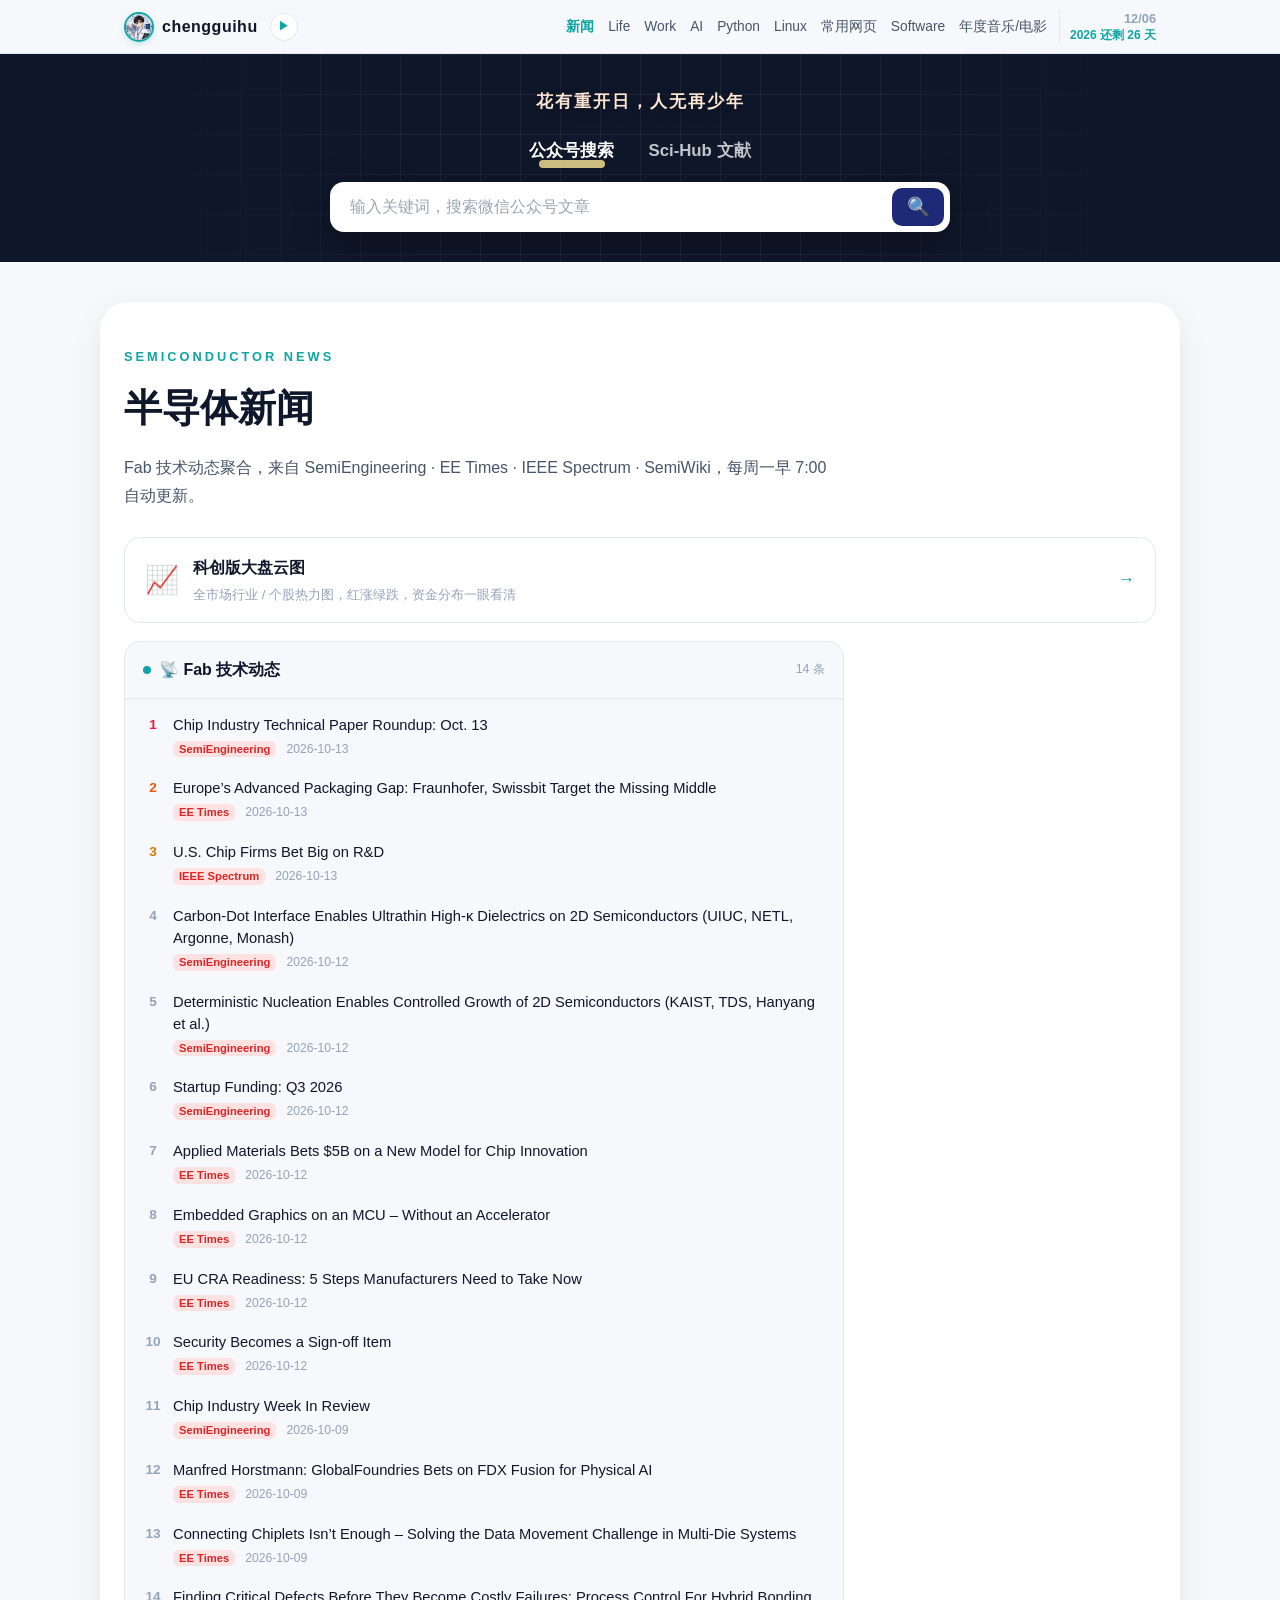
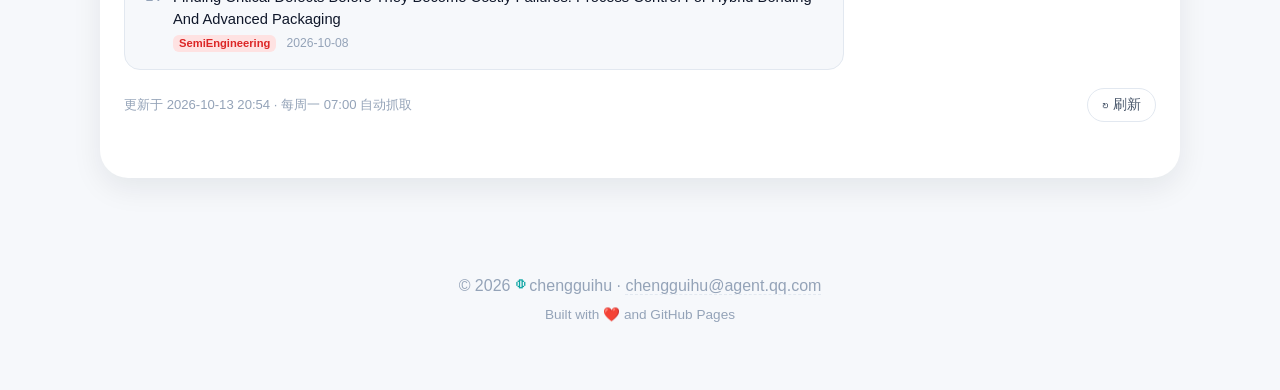
==== index.html @ da0bab17 "Replace trending board with weekly semiconductor fab news (RSS aggregator, assets/fabnews.json); nav" ====
<!DOCTYPE html>
<html lang="zh-CN">
<head>
  <meta charset="UTF-8" />
  <meta name="viewport" content="width=device-width, initial-scale=1.0" />
  <title>chengguihu</title>
  <meta name="description" content="记录个人生活。" />
  <link rel="stylesheet" href="css/style.css?v=20261007i" />
</head>
<body>
  <!-- 背景音乐 -->
  <audio id="bgm" preload="auto"></audio>

  <!-- 顶部导航 -->
  <header class="nav" id="top">
    <div class="nav-inner">
      <div class="nav-left">
        <a class="brand" href="https://xhslink.cn/m/4LG7YtWXF2g" target="_blank" rel="noopener" title="跳转 small wafer 小红书">
          <img class="brand-avatar" src="assets/avatar.jpg" alt="small wafer 头像" />
          <span>chengguihu</span>
        </a>
        <div class="nav-music">
          <button class="nav-music-toggle" id="navMusicToggle" aria-label="播放/暂停">▶</button>
          <div class="nav-music-menu" id="navMusicMenu">
            <button class="nav-music-track active" data-src="assets/bgm.mp3">曲 1</button>
            <button class="nav-music-track" data-src="assets/bgm-2.mp3">曲 2</button>
            <button class="nav-music-track" data-src="assets/bgm-3.mp3">曲 3</button>
          </div>
        </div>
      </div>
      <div class="nav-right">
        <nav class="nav-links">
          <a href="#hot">新闻</a>
          <a href="life.html">Life</a>
          <a href="articles.html">Work</a>
          <a href="ai.html">AI</a>
          <a href="python.html">Python</a>
          <a href="linux.html">Linux</a>
          <a href="webapps.html">常用网页</a>
          <a href="tools.html">Software</a>
          <a href="annual.html">年度音乐/电影</a>
        </nav>
<div class="nav-countdown" id="navCountdown">
          <span class="countdown-date">--/--</span>
          <span class="countdown-days">--</span>
        </div>
      </div>
    </div>
  </header>

  <!-- 英雄区 -->
  <section class="hero">
    <div class="hero-grid" aria-hidden="true"></div>
    <div class="hero-inner">
      <p class="hero-motto">花有重开日，人无再少年</p>
      <div class="hero-search">
        <div class="search-tabs">
          <button class="search-tab active" data-mode="wechat" type="button">公众号搜索</button>
          <button class="search-tab" data-mode="scihub" type="button">Sci-Hub 文献</button>
        </div>
        <form class="search-bar" id="heroSearch" role="search">
          <input class="search-input" id="searchInput" type="text" autocomplete="off"
            placeholder="输入关键词，搜索微信公众号文章" />
          <button class="search-btn" type="submit" aria-label="搜索">🔍</button>
        </form>
      </div>
    </div>
  </section>

  <!-- 半导体新闻 -->
  <section class="section section-alt" id="hot">
    <div class="section-head">
      <span class="section-kicker">SEMICONDUCTOR NEWS</span>
      <h2>半导体新闻</h2>
    </div>
    <p class="section-lead">
      Fab 技术动态聚合，来自 SemiEngineering · EE Times · IEEE Spectrum · SemiWiki，每周一早 7:00 自动更新。
    </p>

    <a class="hot-banner" href="https://dapanyuntu.com/" target="_blank" rel="noopener">
      <span class="hot-banner-icon">📈</span>
      <span class="hot-banner-body">
        <span class="hot-banner-title">科创版大盘云图</span>
        <span class="hot-banner-desc">全市场行业 / 个股热力图，红涨绿跌，资金分布一眼看清</span>
      </span>
      <span class="hot-banner-go">→</span>
    </a>

    <div class="hot-board" id="hotBoard"></div>

    <div class="hot-foot">
      <span class="hot-updated" id="hotUpdated">加载中…</span>
      <button class="hot-refresh" id="hotRefresh" type="button">↻ 刷新</button>
    </div>
  </section>

  <!-- 页脚 -->
  <footer class="footer">
    <p>© 2026 <span class="brand-chip">◍</span> chengguihu · <a class="footer-mail" href="mailto:chengguihu@agent.qq.com">chengguihu@agent.qq.com</a></p>
    <p class="footer-sub">Built with ❤️ and GitHub Pages</p>
  </footer>

  <script src="js/main.js?v=20261007i"></script>
  <script src="js/home-hot.js?v=20261013a"></script>
</body>
</html>
---- css/style.css ----
:root {
  --bg: #f6f8fb;
  --surface: #ffffff;
  --ink: #0f172a;
  --ink-soft: #475569;
  --ink-faint: #94a3b8;
  --line: #e2e8f0;
  --brand: #0ea5a4;        /* wafer teal */
  --brand-2: #2563eb;      /* circuit blue */
  --brand-warm: #f59e0b;   /* 暖色辅调，配 hero 图 */
  --brand-dark: #0b3b3a;
  --shadow: 0 10px 30px rgba(15, 23, 42, 0.08);
  --radius: 16px;
  --maxw: 1080px;
}

* { box-sizing: border-box; }

html { scroll-behavior: smooth; }

body {
  margin: 0;
  font-family: -apple-system, BlinkMacSystemFont, "Segoe UI", "PingFang SC",
    "Hiragino Sans GB", "Microsoft YaHei", sans-serif;
  color: var(--ink);
  background: var(--bg);
  line-height: 1.7;
  -webkit-font-smoothing: antialiased;
}

a { color: inherit; text-decoration: none; }

/* ---------- 导航 ---------- */
.nav {
  position: sticky;
  top: 0;
  z-index: 50;
  background: rgba(246, 248, 251, 0.85);
  backdrop-filter: saturate(180%) blur(12px);
  border-bottom: 1px solid var(--line);
}
.nav-inner {
  max-width: var(--maxw);
  margin: 0 auto;
  padding: 10px 24px;
  display: flex;
  align-items: center;
  justify-content: space-between;
  gap: 16px;
}
.nav-left, .nav-right { display: flex; align-items: center; gap: 12px; }
.brand {
  font-weight: 800;
  font-size: 1rem;
  letter-spacing: 0.5px;
  display: flex;
  align-items: center;
  gap: 8px;
  white-space: nowrap;
}
.brand-avatar {
  width: 30px;
  height: 30px;
  border-radius: 50%;
  object-fit: cover;
  border: 2px solid var(--brand);
  box-shadow: 0 2px 6px rgba(14,165,164,.22);
  transition: transform .15s ease;
  flex-shrink: 0;
}
.brand:hover .brand-avatar { transform: scale(1.06); }
.brand-chip { color: var(--brand); font-size: 1.3rem; line-height: 1; }

/* 导航音乐 */
.nav-music { position: relative; }
.nav-music-toggle {
  width: 28px; height: 28px;
  border-radius: 50%;
  border: 1px solid var(--line);
  background: var(--surface);
  color: var(--brand);
  font-size: 0.75rem;
  cursor: pointer;
  display: flex; align-items: center; justify-content: center;
  transition: all .2s ease;
  flex-shrink: 0;
}
.nav-music-toggle:hover { border-color: var(--brand); transform: scale(1.08); }
.nav-music-toggle.playing {
  background: var(--brand);
  color: #04201f;
  border-color: var(--brand);
  animation: pulse-small 1.6s infinite;
}
.nav-music-menu {
  position: absolute;
  top: calc(100% + 8px);
  left: 0;
  min-width: 90px;
  background: var(--surface);
  border: 1px solid var(--line);
  border-radius: 12px;
  padding: 6px;
  box-shadow: var(--shadow);
  opacity: 0;
  visibility: hidden;
  transform: translateY(-6px);
  transition: all .2s ease;
}
.nav-music:hover .nav-music-menu,
.nav-music-menu.open {
  opacity: 1;
  visibility: visible;
  transform: translateY(0);
}
.nav-music-track {
  display: block;
  width: 100%;
  padding: 7px 12px;
  border: none;
  border-radius: 8px;
  background: transparent;
  color: var(--ink-soft);
  font-size: 0.85rem;
  text-align: left;
  cursor: pointer;
  transition: all .15s ease;
}
.nav-music-track:hover { background: #eef2f7; color: var(--brand); }
.nav-music-track.active { background: var(--brand); color: #04201f; }

/* 倒计时 */
.nav-countdown {
  display: flex;
  flex-direction: column;
  align-items: flex-end;
  line-height: 1.35;
  padding-left: 10px;
  border-left: 1px solid var(--line);
}
.countdown-date {
  font-size: 0.8rem;
  color: var(--ink-faint);
  font-weight: 600;
}
.countdown-days {
  font-size: 0.75rem;
  color: var(--brand);
  font-weight: 700;
  white-space: nowrap;
}

.nav-links { display: flex; align-items: center; gap: 14px; flex-wrap: wrap; }
.nav-links a { color: var(--ink-soft); font-size: 0.86rem; font-weight: 500; transition: color .2s; white-space: nowrap; }
.nav-links a:hover { color: var(--brand); }
.nav-links a.active { color: var(--brand); font-weight: 700; }

/* 移动端菜单：≤760px 时 nav-links 常驻平铺显示（胶囊样式见文件末尾响应式） */

/* 导航下拉菜单 */
.nav-drop { position: relative; }
.nav-drop-btn {
  display: flex; align-items: center; gap: 4px;
  background: none; border: none; cursor: pointer;
  color: var(--ink-soft); font-size: 0.86rem; font-weight: 500;
  font-family: inherit;
  padding: 0;
  transition: color .2s;
  white-space: nowrap;
}
.nav-drop-btn:hover, .nav-drop.open .nav-drop-btn { color: var(--brand); }
.nav-drop .caret { font-size: 0.7rem; transition: transform .2s; }
.nav-drop.open .caret { transform: rotate(180deg); }
.nav-drop-menu {
  position: absolute;
  top: calc(100% + 10px);
  left: 50%;
  transform: translateX(-50%) translateY(-6px);
  min-width: 160px;
  background: var(--surface);
  border: 1px solid var(--line);
  border-radius: 12px;
  padding: 6px;
  box-shadow: var(--shadow);
  opacity: 0;
  visibility: hidden;
  transition: all .2s ease;
  z-index: 60;
}
.nav-drop.open .nav-drop-menu {
  opacity: 1;
  visibility: visible;
  transform: translateX(-50%) translateY(0);
}
.nav-drop-menu a {
  display: block;
  padding: 8px 12px;
  border-radius: 8px;
  color: var(--ink-soft);
  font-size: 0.86rem;
  white-space: nowrap;
  transition: all .15s ease;
}
.nav-drop-menu a:hover { background: #eef2f7; color: var(--brand); }

/* 滚动渐显 */
.reveal { opacity: 0; transform: translateY(18px); transition: opacity .6s ease, transform .6s ease; }
.reveal.in-view { opacity: 1; transform: none; }
@media (prefers-reduced-motion: reduce) {
  .reveal { opacity: 1; transform: none; transition: none; }
  html { scroll-behavior: auto; }
}
.nav-cta {
  padding: 5px 11px;
  border: 1px solid var(--line);
  border-radius: 999px;
  color: var(--ink) !important;
  font-size: 0.82rem;
}
.nav-cta:hover { border-color: var(--brand); color: var(--brand) !important; }

/* ---------- 英雄区（带背景图） ---------- */
.hero {
  position: relative;
  overflow: hidden;
  color: #fff;
  padding: 34px 24px 30px;
  background:
    linear-gradient(180deg, rgba(15,23,42,0.40) 0%, rgba(15,23,42,0.65) 55%, rgba(15,23,42,0.85) 100%),
    url('../assets/hero-bg.jpg') center/cover no-repeat;
  background-color: #0f172a;
}
.hero-small { padding: 34px 24px 28px; }
.hero-small .hero-title { font-size: clamp(1.8rem, 5vw, 2.8rem); }
.hero-grid {
  position: absolute;
  inset: 0;
  background-image:
    linear-gradient(rgba(255, 255, 255, 0.06) 1px, transparent 1px),
    linear-gradient(90deg, rgba(255, 255, 255, 0.06) 1px, transparent 1px);
  background-size: 40px 40px;
  mask-image: radial-gradient(circle at 50% 40%, #000 30%, transparent 80%);
  pointer-events: none;
}
.hero-inner { position: relative; max-width: var(--maxw); margin: 0 auto; text-align: center; }
.hero-eyebrow {
  letter-spacing: 4px;
  font-size: 0.75rem;
  color: var(--brand-warm);
  margin: 0 0 12px;
  font-weight: 700;
  text-shadow: 0 2px 12px rgba(0, 0, 0, 0.4);
}
.hero-motto {
  font-size: 1.05rem;
  color: #fde6d4;
  margin: 0 0 20px;
  font-weight: 600;
  text-shadow: 0 2px 12px rgba(0, 0, 0, 0.4);
  letter-spacing: 2px;
}
.hero-title {
  font-size: clamp(2.2rem, 6vw, 3.6rem);
  line-height: 1.1;
  margin: 0 0 12px;
  font-weight: 800;
  text-shadow: 0 4px 24px rgba(0, 0, 0, 0.45);
}
.hero-tagline {
  font-size: 1.15rem;
  color: #fff;
  margin: 0 0 24px;
  font-weight: 500;
  text-shadow: 0 2px 12px rgba(0, 0, 0, 0.4);
}
.hero-actions { display: flex; gap: 14px; justify-content: center; flex-wrap: wrap; }

/* ---------- Hero 搜索框 ---------- */
.hero-search { max-width: 620px; margin: 0 auto; }
.search-tabs { display: flex; justify-content: center; gap: 26px; margin-bottom: 14px; }
.search-tab {
  background: none; border: none; cursor: pointer;
  font-size: 1.05rem; font-weight: 700; color: rgba(255,255,255,.75);
  padding: 2px 4px 6px; position: relative;
  font-family: inherit; transition: color .2s;
}
.search-tab:hover { color: #fff; }
.search-tab.active { color: #fff; }
.search-tab.active::after {
  content: ""; position: absolute; left: 15%; right: 15%; bottom: 0;
  height: 8px; background: rgba(253, 230, 150, .8); border-radius: 4px; z-index: -1;
}
.search-tab.active { z-index: 1; }
.search-bar {
  display: flex; align-items: stretch;
  background: #fff; border-radius: 14px;
  padding: 6px; box-shadow: 0 10px 34px rgba(0,0,0,.35);
}
.search-input {
  flex: 1; border: none; outline: none;
  font-size: 1rem; padding: 10px 14px;
  color: var(--ink); background: transparent;
  font-family: inherit; min-width: 0;
}
.search-input::placeholder { color: #9aa6b2; }
.search-btn {
  width: 52px; border: none; cursor: pointer;
  background: #1e2a78; color: #fff;
  border-radius: 10px; font-size: 1.15rem;
  transition: background .2s, transform .15s;
}
.search-btn:hover { background: var(--brand-2); transform: scale(1.04); }

.btn {
  display: inline-block;
  padding: 10px 22px;
  border-radius: 999px;
  font-weight: 600;
  font-size: 0.95rem;
  transition: transform .15s ease, box-shadow .2s ease, background .2s;
  border: 1px solid transparent;
}
.btn:hover { transform: translateY(-2px); }
.btn-primary { background: var(--brand); color: #04201f; box-shadow: 0 8px 24px rgba(14,165,164,.35); }
.btn-ghost  { background: rgba(255,255,255,.10); color: #fff; border: 1px solid rgba(255,255,255,.3); backdrop-filter: blur(4px); }

/* ---------- 通用 section ---------- */
.section { max-width: var(--maxw); margin: 0 auto; padding: 40px 24px 56px; }
.section-alt { background: var(--surface); border-radius: 28px; margin: 40px auto; box-shadow: var(--shadow); }
.section-head { margin-bottom: 14px; }
.section-kicker { font-size: 0.8rem; letter-spacing: 3px; color: var(--brand); font-weight: 700; }
.section-head h2 { font-size: clamp(1.8rem, 4vw, 2.4rem); margin: 6px 0 0; }
.section-lead { color: var(--ink-soft); max-width: 720px; margin: 0 0 28px; }

/* ---------- 关于 ---------- */
.about-grid { display: grid; grid-template-columns: 1.4fr 1fr; gap: 24px; }
.about-card { background: var(--surface); border: 1px solid var(--line); border-radius: var(--radius); padding: 28px; box-shadow: var(--shadow); }
.about-bio p { margin: 0 0 14px; color: var(--ink-soft); }
.about-bio strong { color: var(--ink); }
.about-note { font-size: 0.92rem; color: var(--brand-dark); background: #e6f7f6; padding: 10px 14px; border-radius: 10px; }
.about-skills h3 { margin: 0 0 16px; font-size: 1.1rem; }

.skill-groups { display: flex; flex-direction: column; gap: 14px; }
.skill-group { display: flex; align-items: center; gap: 10px; }
.skill-label {
  flex: 0 0 44px;
  font-size: 0.8rem;
  font-weight: 700;
  color: var(--brand);
  text-align: right;
}
.tag-list {
  list-style: none;
  padding: 0 0 4px;
  margin: 0;
  display: flex;
  flex-wrap: nowrap;
  gap: 8px;
  overflow-x: auto;
  flex: 1;
}
.tag-list li {
  flex: 0 0 auto;
  background: #eef2f7; color: var(--ink-soft);
  padding: 6px 12px; border-radius: 999px; font-size: 0.85rem; font-weight: 500;
  white-space: nowrap;
}

/* ---------- 公众号文章 ---------- */
.article-list { display: flex; flex-direction: column; gap: 16px; }
.article-item {
  display: flex; gap: 20px; align-items: flex-start;
  background: var(--bg); border: 1px solid var(--line);
  border-radius: var(--radius); padding: 20px 22px; transition: border-color .2s, transform .15s;
}
.article-item:hover { border-color: var(--brand); transform: translateY(-2px); }
.article-item .article-body { flex: 1; min-width: 0; }
.article-item h3 { margin: 0 0 8px; font-size: 1.1rem; line-height: 1.45; }
.article-item h3 a { color: var(--ink); transition: color .2s; }
.article-item h3 a:hover { color: var(--brand); }
.article-digest {
  margin: 0 0 12px; color: var(--ink-soft); font-size: 0.92rem; line-height: 1.65;
  display: -webkit-box; -webkit-line-clamp: 2; -webkit-box-orient: vertical; overflow: hidden;
}
.article-meta { display: flex; gap: 16px; color: var(--ink-faint); font-size: 0.85rem; }
.article-thumb {
  width: 132px; height: 92px; border-radius: 10px; object-fit: cover;
  flex-shrink: 0; border: 1px solid var(--line); background: #fff;
}
.article-thumb-hidden { display: none; }
@media (max-width: 640px) {
  .article-thumb { width: 96px; height: 72px; }
  .article-item { padding: 16px; gap: 14px; }
}
.article-link { color: var(--brand-2); font-weight: 600; font-size: 0.92rem; }

/* ---------- 常用网页集 ---------- */
.webapps-grid { display: grid; grid-template-columns: repeat(auto-fit, minmax(300px, 1fr)); gap: 20px; }
.webapp-group { background: var(--bg); border: 1px solid var(--line); border-radius: var(--radius); padding: 22px; }
.webapp-group h3 { margin: 0 0 14px; font-size: 1.05rem; }
.webapp-list { display: flex; flex-wrap: wrap; gap: 10px; }
.webapp-chip {
  display: inline-flex; align-items: center; gap: 8px;
  padding: 8px 14px; border: 1px solid var(--line); border-radius: 999px;
  background: var(--surface); color: var(--ink-soft); font-size: 0.9rem;
  transition: color .2s, border-color .2s, transform .2s, box-shadow .2s;
}
.webapp-chip img.webapp-icon {
  width: 18px; height: 18px; border-radius: 4px; object-fit: contain; flex: none;
  background: #fff;
}
.webapp-chip:hover {
  color: var(--brand); border-color: var(--brand);
  transform: translateY(-2px); box-shadow: var(--shadow);
}

/* ---------- 常用软件集（分类卡片） ---------- */
.tool-categories { display: flex; flex-direction: column; gap: 20px; }
.tool-category {
  background: var(--surface); border: 1px solid var(--line);
  border-radius: var(--radius); padding: 24px 28px;
  box-shadow: var(--shadow); transition: border-color .2s;
}
.tool-category:hover { border-color: var(--brand); }
.tool-category > h3 {
  margin: 0 0 18px;
  font-size: 1.1rem;
  color: var(--brand-dark);
  border-left: 4px solid var(--brand);
  padding-left: 12px;
}
.tool-items { display: grid; grid-template-columns: repeat(auto-fit, minmax(280px, 1fr)); gap: 18px 24px; }
.tool-item h4 { margin: 0 0 6px; font-size: 1rem; }
.tool-item h4 a { color: var(--brand-2); font-weight: 700; transition: color .2s; }
.tool-item h4 a:hover { color: var(--brand); }
.tool-item p { margin: 0; color: var(--ink-soft); font-size: 0.92rem; line-height: 1.65; }

/* ---------- 关注我 ---------- */
.social-grid { display: grid; grid-template-columns: repeat(auto-fit, minmax(240px, 1fr)); gap: 20px; }
.social-card {
  background: var(--surface); border: 1px solid var(--line);
  border-radius: var(--radius); padding: 24px; box-shadow: var(--shadow);
  text-align: center;
}
.social-card h3 { margin: 0 0 6px; font-size: 1.05rem; }
.social-name { font-weight: 800; font-size: 1.2rem; color: var(--ink); margin: 0 0 14px; }
.social-tip { color: var(--ink-soft); font-size: 0.9rem; margin: 12px 0 10px; }
.social-link { color: var(--brand-2); font-weight: 600; font-size: 0.92rem; }
.qr-box {
  width: 120px; height: 120px; margin: 0 auto;
  border: 1px dashed var(--line); border-radius: 10px;
  display: flex; align-items: center; justify-content: center;
  background: #f8fafc; overflow: hidden;
}
.qr-box img { width: 100%; height: 100%; object-fit: cover; }
.social-avatar {
  width: 64px; height: 64px; margin: 0 auto;
  border-radius: 50%; overflow: hidden;
  border: 2px solid var(--brand);
  box-shadow: 0 3px 10px rgba(14,165,164,.22);
}
.social-avatar img { width: 100%; height: 100%; object-fit: cover; }

/* ---------- 页脚 ---------- */
.footer { text-align: center; padding: 50px 24px 60px; color: var(--ink-faint); }
.footer p { margin: 4px 0; }
.footer-sub { font-size: 0.85rem; }
.footer-mail { color: var(--ink-faint); text-decoration: none; border-bottom: 1px dashed var(--line); transition: color .2s; }
.footer-mail:hover { color: var(--brand); }

@keyframes pulse-small {
  0%, 100% { box-shadow: 0 0 0 0 rgba(14,165,164,.45); }
  50% { box-shadow: 0 0 0 8px rgba(14,165,164,0); }
}

/* ---------- 响应式 ---------- */
@media (max-width: 880px) {
  .nav-inner { flex-wrap: wrap; }
  .nav-right { width: 100%; justify-content: space-between; }
  .nav-countdown { display: none; }
}
@media (max-width: 760px) {
  .about-grid { grid-template-columns: 1fr; }
  .nav-inner { padding: 10px 14px; }
  .nav-right { flex-wrap: wrap; row-gap: 8px; }
  .nav-music { display: none; }
  /* 完整菜单常驻显示：胶囊式平铺，可换行 */
  .nav-links {
    order: 5;
    width: 100%;
    display: flex;
    flex-wrap: wrap;
    gap: 6px;
    justify-content: flex-start;
  }
  .nav-links a {
    display: inline-block;
    padding: 4px 12px;
    border: 1px solid var(--line);
    border-radius: 999px;
    background: var(--surface);
    font-size: 0.82rem;
    white-space: nowrap;
  }
  .nav-links a.active { border-color: var(--brand); background: rgba(14,165,164,.08); }
  .hero { padding: 50px 20px 40px; }
  .section { padding: 60px 20px; }
  .skill-group { align-items: flex-start; flex-direction: column; gap: 6px; }
  .skill-label { text-align: left; }
  .tool-category { padding: 20px 22px; }
  .tool-items { grid-template-columns: 1fr; }
}

/* ---------- 热榜（首页板块 / hot.html 共用） ---------- */
.hot-banner {
  display: flex; align-items: center; gap: 14px; margin-bottom: 18px;
  padding: 16px 20px; background: var(--surface); border: 1px solid var(--line);
  border-radius: var(--radius); text-decoration: none;
  transition: border-color .2s, transform .2s, box-shadow .2s;
}
.hot-banner:hover { border-color: var(--brand); transform: translateY(-2px); box-shadow: var(--shadow); }
.hot-banner-icon { font-size: 1.7rem; flex-shrink: 0; }
.hot-banner-body { min-width: 0; }
.hot-banner-title { display: block; font-weight: 800; font-size: 1rem; color: var(--ink); }
.hot-banner-desc { display: block; font-size: 0.82rem; color: var(--ink-faint); margin-top: 3px; }
.hot-banner-go { margin-left: auto; color: var(--brand); font-weight: 800; font-size: 1.1rem; flex-shrink: 0; }
.hot-board { display: grid; grid-template-columns: repeat(auto-fill, minmax(330px, 1fr)); gap: 18px; }
.hot-board.single { grid-template-columns: 1fr; max-width: 720px; }
.hot-col {
  background: var(--surface); border: 1px solid var(--line);
  border-radius: var(--radius); box-shadow: var(--shadow); overflow: hidden;
}
/* 放在白色 section-alt 卡片里时，用浅底以免同色糊在一起 */
.section-alt .hot-col { background: var(--bg); box-shadow: none; }
.hot-col-head {
  display: flex; align-items: center; gap: 8px; padding: 14px 18px;
  border-bottom: 1px solid var(--line); font-weight: 800; font-size: 1rem;
}
.hot-col-head .dot { width: 8px; height: 8px; border-radius: 50%; flex-shrink: 0; }
.hot-col-head .count { margin-left: auto; font-size: 0.78rem; color: var(--ink-faint); font-weight: 500; }
.hot-list { list-style: none; margin: 0; padding: 6px 0; }
.hot-item { display: flex; align-items: flex-start; gap: 10px; padding: 9px 18px; transition: background .15s; }
.hot-item:hover { background: #eef2f7; }
.hot-rank {
  flex: 0 0 20px; text-align: center; font-weight: 800; font-size: 0.85rem;
  color: var(--ink-faint); line-height: 1.6;
}
.hot-rank.top1 { color: #e11d48; }
.hot-rank.top2 { color: #ea580c; }
.hot-rank.top3 { color: #d97706; }
.hot-body { flex: 1; min-width: 0; }
.hot-title {
  font-size: 0.92rem; line-height: 1.5; color: var(--ink);
  overflow: hidden; text-overflow: ellipsis;
  display: -webkit-box; -webkit-line-clamp: 2; -webkit-box-orient: vertical;
}
.hot-item:hover .hot-title { color: var(--brand); }
.hot-sub { display: flex; gap: 10px; align-items: center; margin-top: 3px; font-size: 0.76rem; color: var(--ink-faint); }
.hot-badge { display: inline-block; padding: 0 6px; border-radius: 6px; font-size: 0.7rem; background: #fee2e2; color: #dc2626; font-weight: 700; line-height: 1.5; }
.hot-hot { font-variant-numeric: tabular-nums; }
.hot-msg { padding: 26px 18px; color: var(--ink-faint); font-size: 0.9rem; text-align: center; }
.hot-skeleton { padding: 10px 18px; }
.hot-skeleton i {
  display: block; height: 12px; border-radius: 6px; margin: 12px 0;
  background: linear-gradient(90deg, #eef2f7 25%, #e2e8f0 37%, #eef2f7 63%);
  background-size: 400% 100%; animation: hot-shimmer 1.3s infinite;
}
@keyframes hot-shimmer { 0% { background-position: 100% 50%; } 100% { background-position: 0 50%; } }
.hot-foot { margin-top: 18px; display: flex; align-items: center; justify-content: space-between; gap: 12px; flex-wrap: wrap; }
.hot-updated { font-size: 0.82rem; color: var(--ink-faint); }
.hot-refresh {
  border: 1px solid var(--line); background: var(--surface); color: var(--ink-soft);
  padding: 7px 14px; border-radius: 999px; font-size: 0.85rem; cursor: pointer;
  font-family: inherit; transition: all .2s;
}
.hot-refresh:hover { border-color: var(--brand); color: var(--brand); }
.hot-refresh.spin { opacity: .6; pointer-events: none; }
@media (max-width: 640px) {
  .hot-board { grid-template-columns: 1fr; }
}
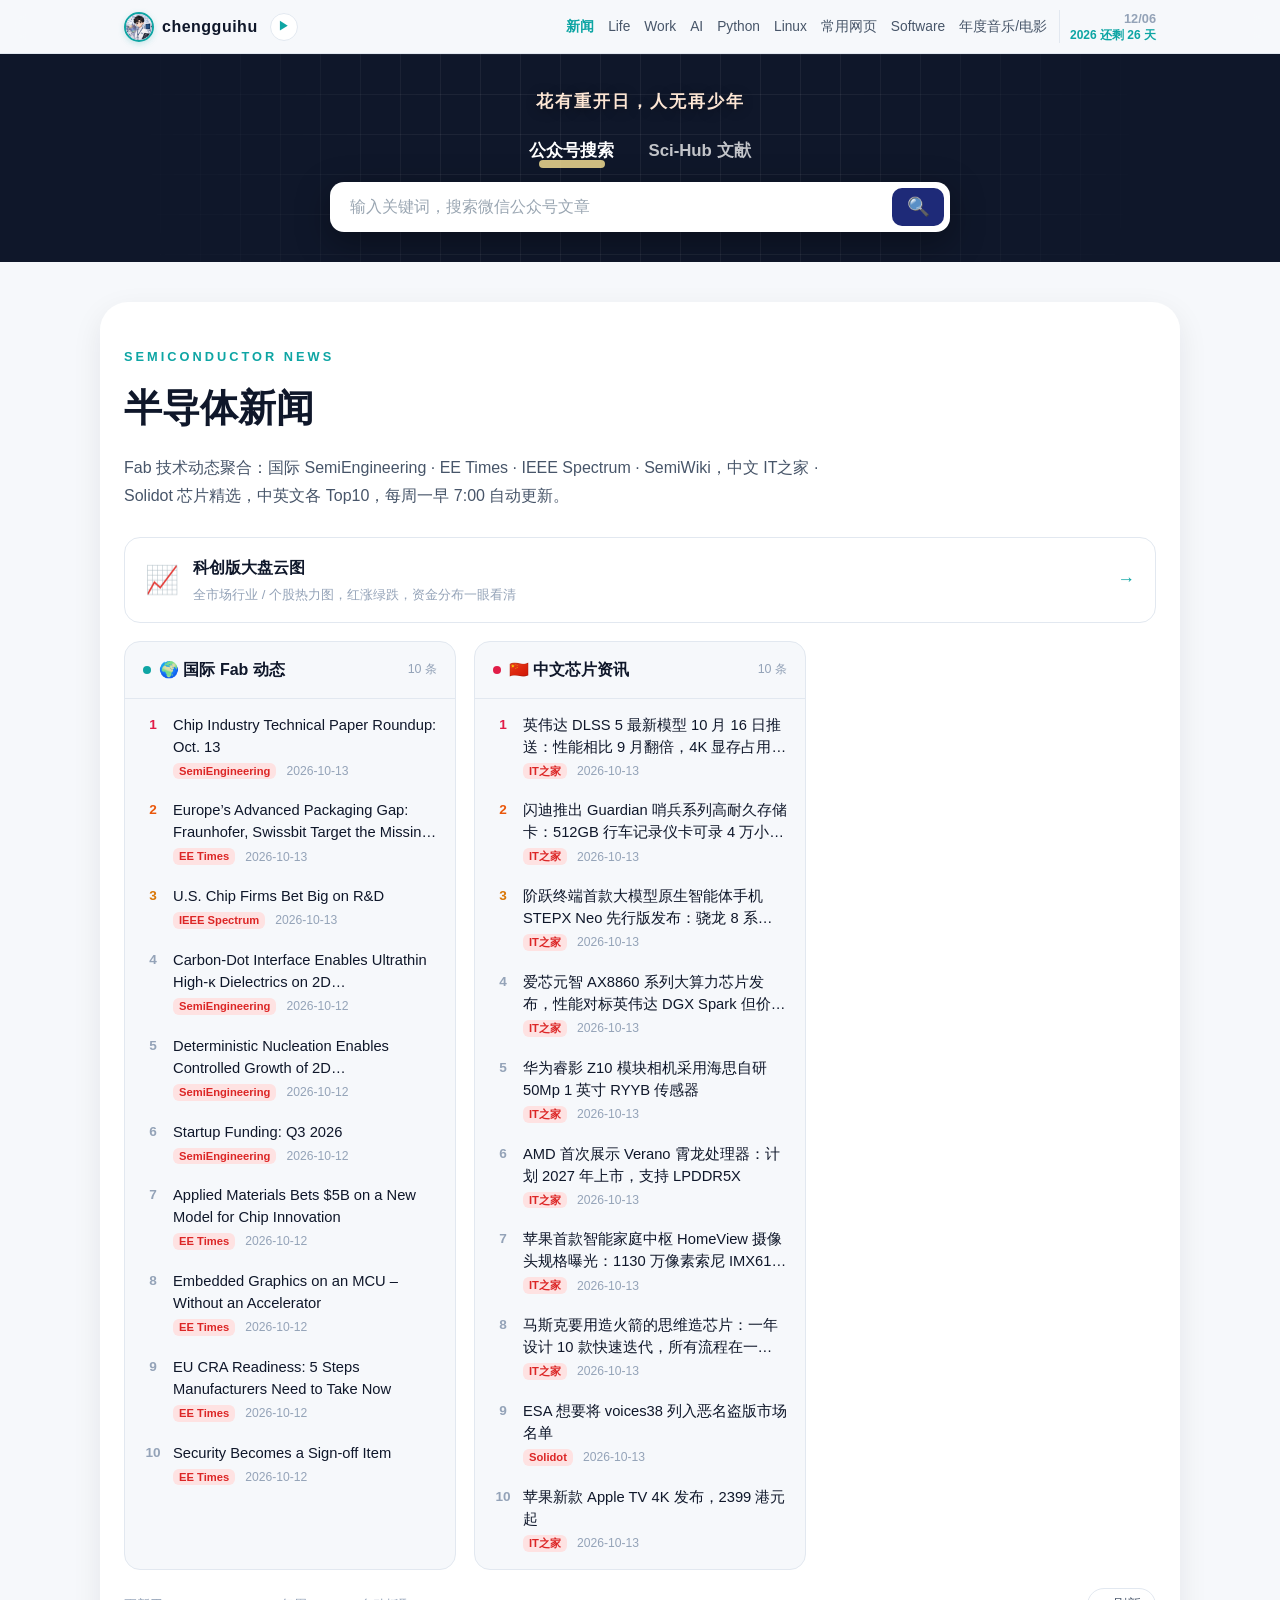
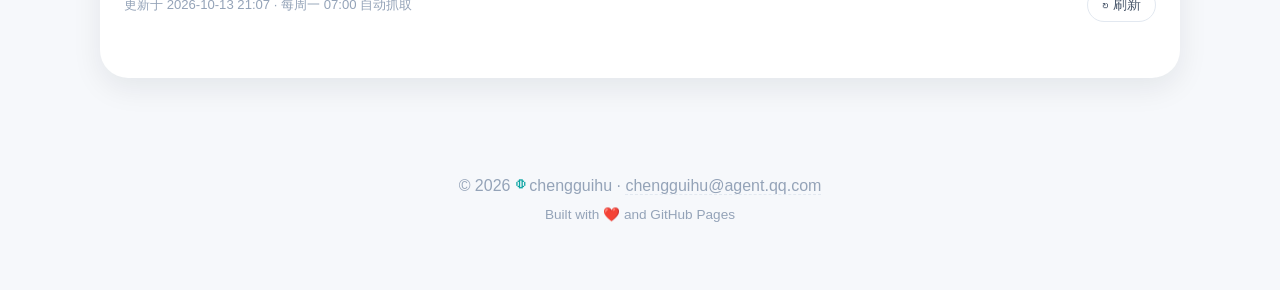
==== commit dda2895e: "Fab news: add Chinese sources (IT之家/Solidot), EN/CN top10 side-by-side columns" ====
--- a/index.html
+++ b/index.html
@@ -74,7 +74,7 @@
       <h2>半导体新闻</h2>
     </div>
     <p class="section-lead">
-      Fab 技术动态聚合，来自 SemiEngineering · EE Times · IEEE Spectrum · SemiWiki，每周一早 7:00 自动更新。
+      Fab 技术动态聚合：国际 SemiEngineering · EE Times · IEEE Spectrum · SemiWiki，中文 IT之家 · Solidot 芯片精选，中英文各 Top10，每周一早 7:00 自动更新。
     </p>
 
     <a class="hot-banner" href="https://dapanyuntu.com/" target="_blank" rel="noopener">
@@ -101,6 +101,6 @@
   </footer>
 
   <script src="js/main.js?v=20261007i"></script>
-  <script src="js/home-hot.js?v=20261013a"></script>
+  <script src="js/home-hot.js?v=20261013b"></script>
 </body>
 </html>
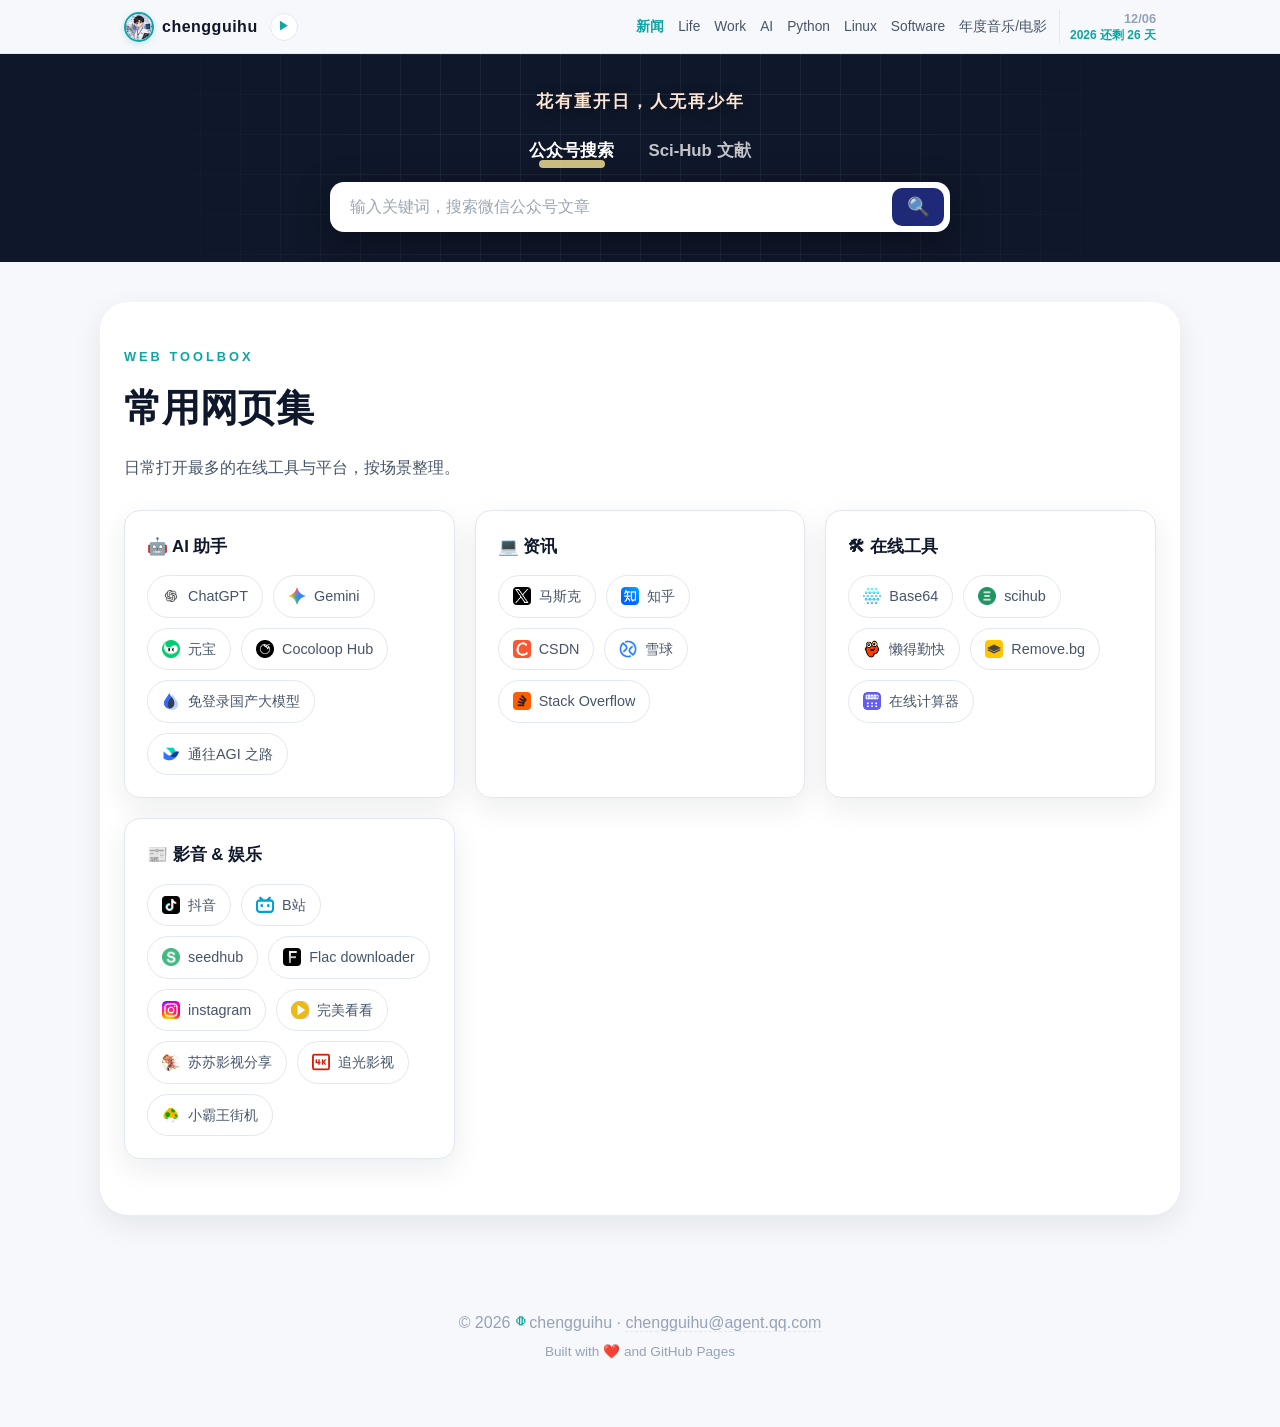
==== commit d1761cc0: "首页新闻板块改为常用网页集卡片排版，删除常用网页菜单及页面" ====
--- a/index.html
+++ b/index.html
@@ -5,7 +5,7 @@
   <meta name="viewport" content="width=device-width, initial-scale=1.0" />
   <title>chengguihu</title>
   <meta name="description" content="记录个人生活。" />
-  <link rel="stylesheet" href="css/style.css?v=20261007i" />
+  <link rel="stylesheet" href="css/style.css?v=20261024a" />
 </head>
 <body>
   <!-- 背景音乐 -->
@@ -30,13 +30,12 @@
       </div>
       <div class="nav-right">
         <nav class="nav-links">
-          <a href="#hot">新闻</a>
+          <a href="#webapps">新闻</a>
           <a href="life.html">Life</a>
           <a href="articles.html">Work</a>
           <a href="ai.html">AI</a>
           <a href="python.html">Python</a>
           <a href="linux.html">Linux</a>
-          <a href="webapps.html">常用网页</a>
           <a href="tools.html">Software</a>
           <a href="annual.html">年度音乐/电影</a>
         </nav>
@@ -67,30 +66,60 @@
     </div>
   </section>
 
-  <!-- 半导体新闻 -->
-  <section class="section section-alt" id="hot">
+  <!-- 常用网页集 -->
+  <section class="section section-alt" id="webapps">
     <div class="section-head">
-      <span class="section-kicker">SEMICONDUCTOR NEWS</span>
-      <h2>半导体新闻</h2>
+      <span class="section-kicker">WEB TOOLBOX</span>
+      <h2>常用网页集</h2>
     </div>
-    <p class="section-lead">
-      Fab 技术动态聚合：国际 SemiEngineering · EE Times · IEEE Spectrum · SemiWiki，中文 IT之家 · Solidot 芯片精选，中英文各 Top10，每周一早 7:00 自动更新。
-    </p>
+    <p class="section-lead">日常打开最多的在线工具与平台，按场景整理。</p>
 
-    <a class="hot-banner" href="https://dapanyuntu.com/" target="_blank" rel="noopener">
-      <span class="hot-banner-icon">📈</span>
-      <span class="hot-banner-body">
-        <span class="hot-banner-title">科创版大盘云图</span>
-        <span class="hot-banner-desc">全市场行业 / 个股热力图，红涨绿跌，资金分布一眼看清</span>
-      </span>
-      <span class="hot-banner-go">→</span>
-    </a>
-
-    <div class="hot-board" id="hotBoard"></div>
-
-    <div class="hot-foot">
-      <span class="hot-updated" id="hotUpdated">加载中…</span>
-      <button class="hot-refresh" id="hotRefresh" type="button">↻ 刷新</button>
+    <div class="webapps-grid">
+      <div class="webapp-group" id="webapps-ai">
+        <h3>🤖 AI 助手</h3>
+        <div class="webapp-list">
+          <a class="webapp-chip" href="https://chatgpt.com" target="_blank" rel="noopener"><img class="webapp-icon" src="assets/icons/chatgpt.png" alt="" loading="lazy" />ChatGPT</a>
+          <a class="webapp-chip" href="https://gemini.google.com" target="_blank" rel="noopener"><img class="webapp-icon" src="assets/icons/gemini.png" alt="" loading="lazy" />Gemini</a>
+          <a class="webapp-chip" href="https://yuanbao.tencent.com" target="_blank" rel="noopener"><img class="webapp-icon" src="assets/icons/yuanbao.png" alt="" loading="lazy" />元宝</a>
+          <a class="webapp-chip" href="https://hub.cocoloop.cn/" target="_blank" rel="noopener"><img class="webapp-icon" src="assets/icons/cocoloop.png" alt="" loading="lazy" />Cocoloop Hub</a>
+          <a class="webapp-chip" href="https://www.sophnet.com/model/list" target="_blank" rel="noopener"><img class="webapp-icon" src="assets/icons/sophnet.png" alt="" loading="lazy" />免登录国产大模型</a>
+          <a class="webapp-chip" href="https://waytoagi.feishu.cn/wiki/QPe5w5g7UisbEkkow8XcDmOpn8e" target="_blank" rel="noopener"><img class="webapp-icon" src="assets/icons/waytoagi.png" alt="" loading="lazy" />通往AGI 之路</a>
+        </div>
+      </div>
+      <div class="webapp-group" id="webapps-news">
+        <h3>💻 资讯</h3>
+        <div class="webapp-list">
+          <a class="webapp-chip" href="https://x.com/home" target="_blank" rel="noopener"><img class="webapp-icon" src="assets/icons/x.png" alt="" loading="lazy" />马斯克</a>
+          <a class="webapp-chip" href="https://www.zhihu.com" target="_blank" rel="noopener"><img class="webapp-icon" src="assets/icons/zhihu.png" alt="" loading="lazy" />知乎</a>
+          <a class="webapp-chip" href="https://www.csdn.net" target="_blank" rel="noopener"><img class="webapp-icon" src="assets/icons/csdn.png" alt="" loading="lazy" />CSDN</a>
+          <a class="webapp-chip" href="https://xueqiu.com" target="_blank" rel="noopener"><img class="webapp-icon" src="assets/icons/xueqiu.png" alt="" loading="lazy" />雪球</a>
+          <a class="webapp-chip" href="https://stackoverflow.com" target="_blank" rel="noopener"><img class="webapp-icon" src="assets/icons/stackoverflow.png" alt="" loading="lazy" />Stack Overflow</a>
+        </div>
+      </div>
+      <div class="webapp-group" id="webapps-tools">
+        <h3>🛠 在线工具</h3>
+        <div class="webapp-list">
+          <a class="webapp-chip" href="https://base64.us" target="_blank" rel="noopener"><img class="webapp-icon" src="assets/icons/base64.png" alt="" loading="lazy" />Base64</a>
+          <a class="webapp-chip" href="https://sci-bot.ru" target="_blank" rel="noopener"><img class="webapp-icon" src="assets/icons/scibot.png" alt="" loading="lazy" />scihub</a>
+          <a class="webapp-chip" href="https://masuit.net" target="_blank" rel="noopener"><img class="webapp-icon" src="assets/icons/masuit.png" alt="" loading="lazy" />懒得勤快</a>
+          <a class="webapp-chip" href="https://www.remove.bg" target="_blank" rel="noopener"><img class="webapp-icon" src="assets/icons/removebg.png" alt="" loading="lazy" />Remove.bg</a>
+          <a class="webapp-chip" href="https://jsq3000.com" target="_blank" rel="noopener"><img class="webapp-icon" src="assets/icons/jsq3000.png" alt="" loading="lazy" />在线计算器</a>
+        </div>
+      </div>
+      <div class="webapp-group" id="webapps-media">
+        <h3>📰 影音 &amp; 娱乐</h3>
+        <div class="webapp-list">
+          <a class="webapp-chip" href="https://www.douyin.com" target="_blank" rel="noopener"><img class="webapp-icon" src="assets/icons/douyin.png" alt="" loading="lazy" />抖音</a>
+          <a class="webapp-chip" href="http://www.bilibili.com" target="_blank" rel="noopener"><img class="webapp-icon" src="assets/icons/bilibili.png" alt="" loading="lazy" />B站</a>
+          <a class="webapp-chip" href="https://www.seedhub.cc" target="_blank" rel="noopener"><img class="webapp-icon" src="assets/icons/seedhub.png" alt="" loading="lazy" />seedhub</a>
+          <a class="webapp-chip" href="https://flacdownloader.com" target="_blank" rel="noopener"><img class="webapp-icon" src="assets/icons/flacdownloader.png" alt="" loading="lazy" />Flac downloader</a>
+          <a class="webapp-chip" href="https://www.instagram.com" target="_blank" rel="noopener"><img class="webapp-icon" src="assets/icons/instagram.png" alt="" loading="lazy" />instagram</a>
+          <a class="webapp-chip" href="https://www.wanmeikk.film/type/tv.html" target="_blank" rel="noopener"><img class="webapp-icon" src="assets/icons/wanmeikk.png" alt="" loading="lazy" />完美看看</a>
+          <a class="webapp-chip" href="https://susuifa.com" target="_blank" rel="noopener"><img class="webapp-icon" src="assets/icons/susuifa.png" alt="" loading="lazy" />苏苏影视分享</a>
+          <a class="webapp-chip" href="https://top1.zgtv.online" target="_blank" rel="noopener"><img class="webapp-icon" src="assets/icons/zgtv.png" alt="" loading="lazy" />追光影视</a>
+          <a class="webapp-chip" href="https://www.yikm.net" target="_blank" rel="noopener"><img class="webapp-icon" src="assets/icons/yikm.png" alt="" loading="lazy" />小霸王街机</a>
+        </div>
+      </div>
     </div>
   </section>
 
@@ -101,6 +130,5 @@
   </footer>
 
   <script src="js/main.js?v=20261007i"></script>
-  <script src="js/home-hot.js?v=20261013b"></script>
 </body>
 </html>
--- a/css/style.css
+++ b/css/style.css
@@ -396,7 +396,12 @@
 
 /* ---------- 常用网页集 ---------- */
 .webapps-grid { display: grid; grid-template-columns: repeat(auto-fit, minmax(300px, 1fr)); gap: 20px; }
-.webapp-group { background: var(--bg); border: 1px solid var(--line); border-radius: var(--radius); padding: 22px; }
+.webapp-group {
+  background: var(--surface); border: 1px solid var(--line);
+  border-radius: var(--radius); padding: 22px;
+  box-shadow: var(--shadow); transition: border-color .2s;
+}
+.webapp-group:hover { border-color: var(--brand); }
 .webapp-group h3 { margin: 0 0 14px; font-size: 1.05rem; }
 .webapp-list { display: flex; flex-wrap: wrap; gap: 10px; }
 .webapp-chip {
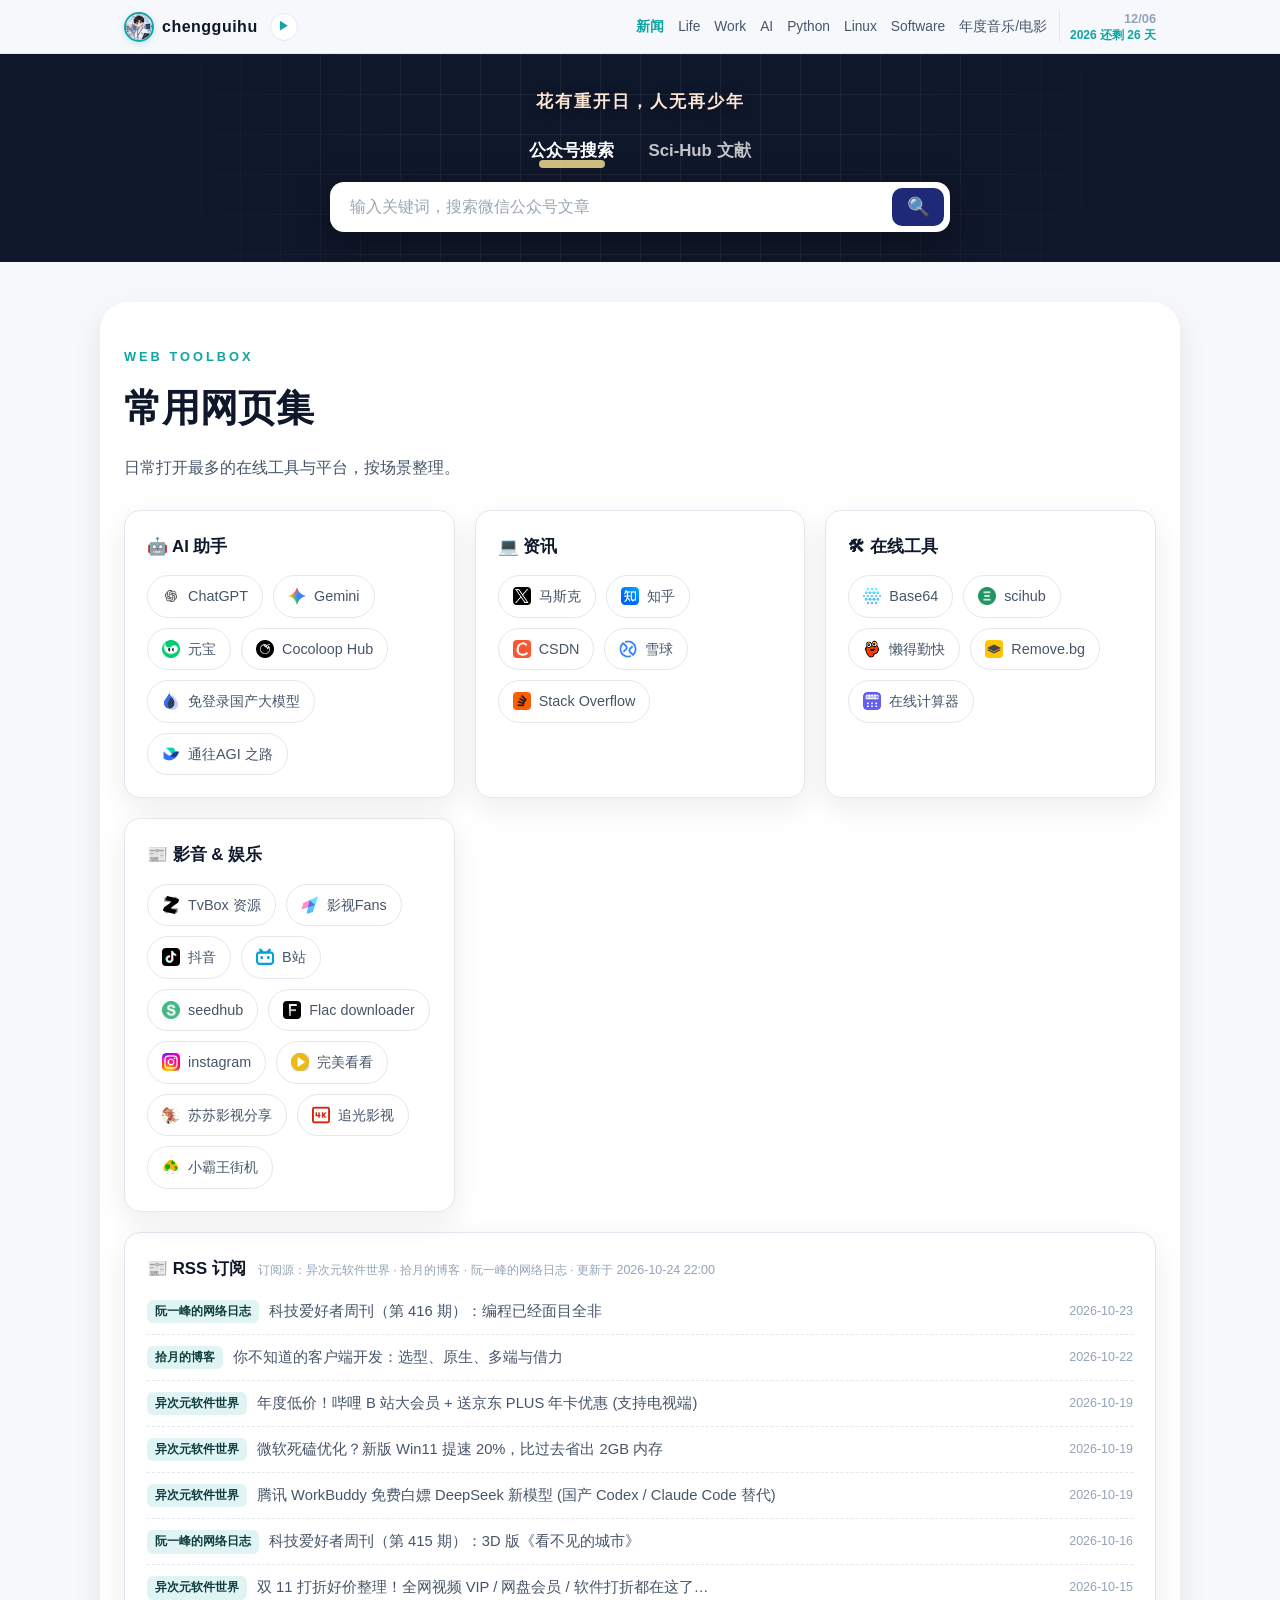
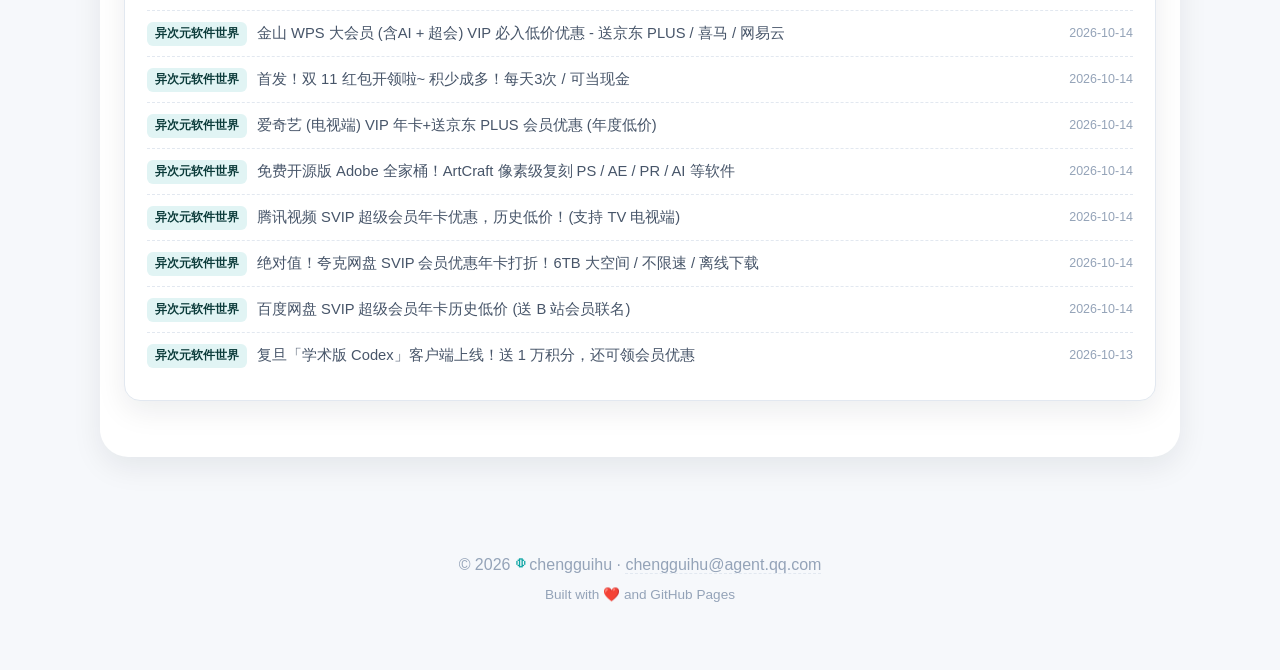
==== commit a1cd471f: "首页新增RSS订阅板块；RSS源换拾月的博客；影音卡加TvBox与影视Fans" ====
--- a/index.html
+++ b/index.html
@@ -5,7 +5,7 @@
   <meta name="viewport" content="width=device-width, initial-scale=1.0" />
   <title>chengguihu</title>
   <meta name="description" content="记录个人生活。" />
-  <link rel="stylesheet" href="css/style.css?v=20261024a" />
+  <link rel="stylesheet" href="css/style.css?v=20261024b" />
 </head>
 <body>
   <!-- 背景音乐 -->
@@ -109,6 +109,8 @@
       <div class="webapp-group" id="webapps-media">
         <h3>📰 影音 &amp; 娱乐</h3>
         <div class="webapp-list">
+          <a class="webapp-chip" href="https://zoo.ink/tvbox.html" target="_blank" rel="noopener"><img class="webapp-icon" src="assets/icons/zooink.png" alt="" loading="lazy" />TvBox 资源</a>
+          <a class="webapp-chip" href="https://www.yfsp.tv/" target="_blank" rel="noopener"><img class="webapp-icon" src="assets/icons/yfsp.png" alt="" loading="lazy" />影视Fans</a>
           <a class="webapp-chip" href="https://www.douyin.com" target="_blank" rel="noopener"><img class="webapp-icon" src="assets/icons/douyin.png" alt="" loading="lazy" />抖音</a>
           <a class="webapp-chip" href="http://www.bilibili.com" target="_blank" rel="noopener"><img class="webapp-icon" src="assets/icons/bilibili.png" alt="" loading="lazy" />B站</a>
           <a class="webapp-chip" href="https://www.seedhub.cc" target="_blank" rel="noopener"><img class="webapp-icon" src="assets/icons/seedhub.png" alt="" loading="lazy" />seedhub</a>
@@ -121,6 +123,15 @@
         </div>
       </div>
     </div>
+
+    <!-- RSS 订阅文章 -->
+    <div class="rss-card">
+      <div class="rss-head">
+        <h3>📰 RSS 订阅</h3>
+        <span class="rss-updated" id="rssUpdated"></span>
+      </div>
+      <ul class="rss-list" id="rssList"></ul>
+    </div>
   </section>
 
   <!-- 页脚 -->
@@ -130,5 +141,6 @@
   </footer>
 
   <script src="js/main.js?v=20261007i"></script>
+  <script src="js/rss-feed.js?v=20261024a"></script>
 </body>
 </html>
--- a/css/style.css
+++ b/css/style.css
@@ -417,6 +417,47 @@
 .webapp-chip:hover {
   color: var(--brand); border-color: var(--brand);
   transform: translateY(-2px); box-shadow: var(--shadow);
+}
+
+/* ---------- RSS 订阅文章 ---------- */
+.rss-card {
+  margin-top: 20px;
+  background: var(--surface); border: 1px solid var(--line);
+  border-radius: var(--radius); padding: 22px;
+  box-shadow: var(--shadow);
+}
+.rss-head {
+  display: flex; align-items: baseline; gap: 12px; flex-wrap: wrap;
+  margin-bottom: 6px;
+}
+.rss-head h3 { margin: 0; font-size: 1.05rem; }
+.rss-updated { font-size: 0.78rem; color: var(--ink-faint); }
+.rss-list { list-style: none; margin: 0; padding: 0; }
+.rss-item {
+  display: flex; align-items: center; gap: 12px;
+  padding: 10px 0; border-bottom: 1px dashed var(--line);
+}
+.rss-item:last-child { border-bottom: none; }
+.rss-link {
+  display: flex; align-items: center; gap: 10px; flex: 1; min-width: 0;
+  color: var(--ink-soft); transition: color .2s;
+}
+.rss-link:hover .rss-title { color: var(--brand); }
+.rss-source {
+  flex: none; font-size: 0.72rem; font-weight: 700; color: var(--brand-dark);
+  background: rgba(14, 165, 164, 0.12); border-radius: 6px; padding: 2px 8px;
+  white-space: nowrap;
+}
+.rss-title {
+  font-size: 0.92rem; overflow: hidden; text-overflow: ellipsis; white-space: nowrap;
+  transition: color .2s;
+}
+.rss-date { flex: none; font-size: 0.78rem; color: var(--ink-faint); }
+.rss-error { color: var(--ink-faint); font-size: 0.88rem; justify-content: center; }
+@media (max-width: 640px) {
+  .rss-item { flex-wrap: wrap; gap: 6px 12px; }
+  .rss-title { white-space: normal; }
+  .rss-date { margin-left: auto; }
 }
 
 /* ---------- 常用软件集（分类卡片） ---------- */
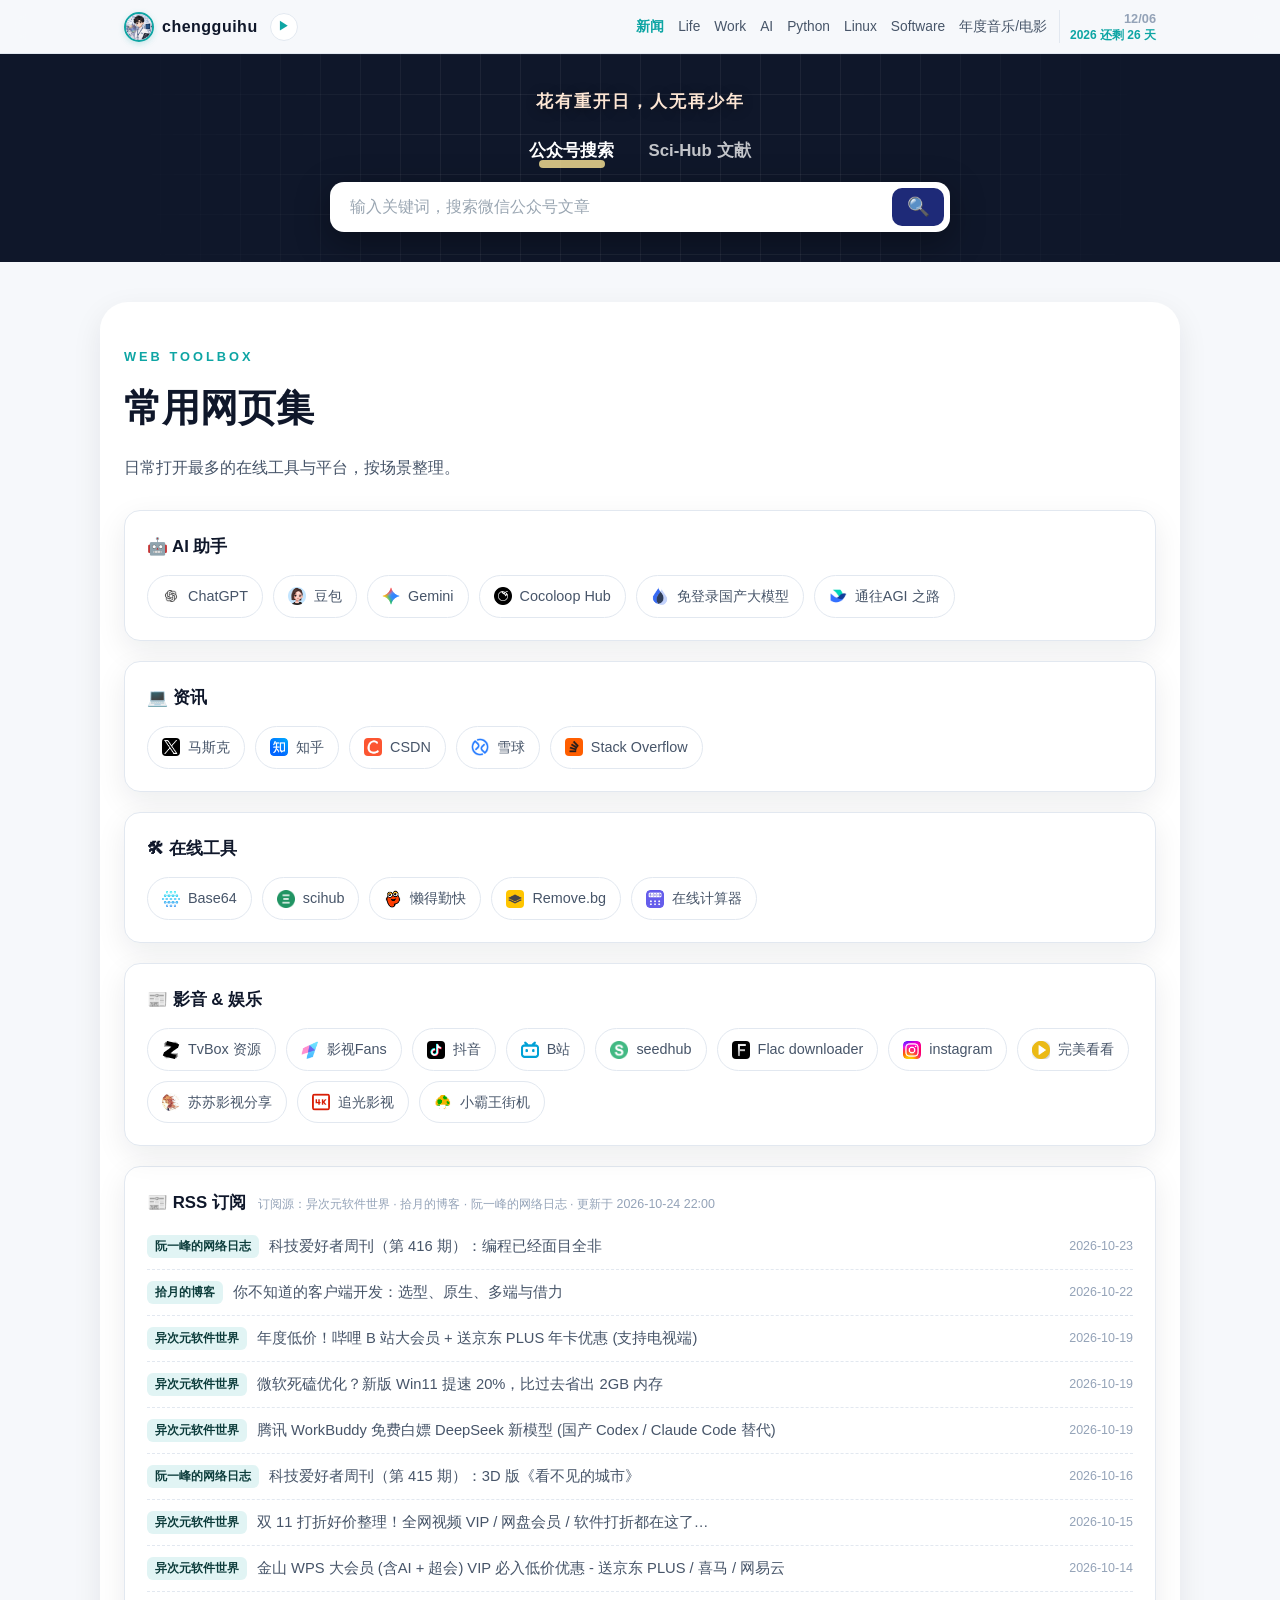
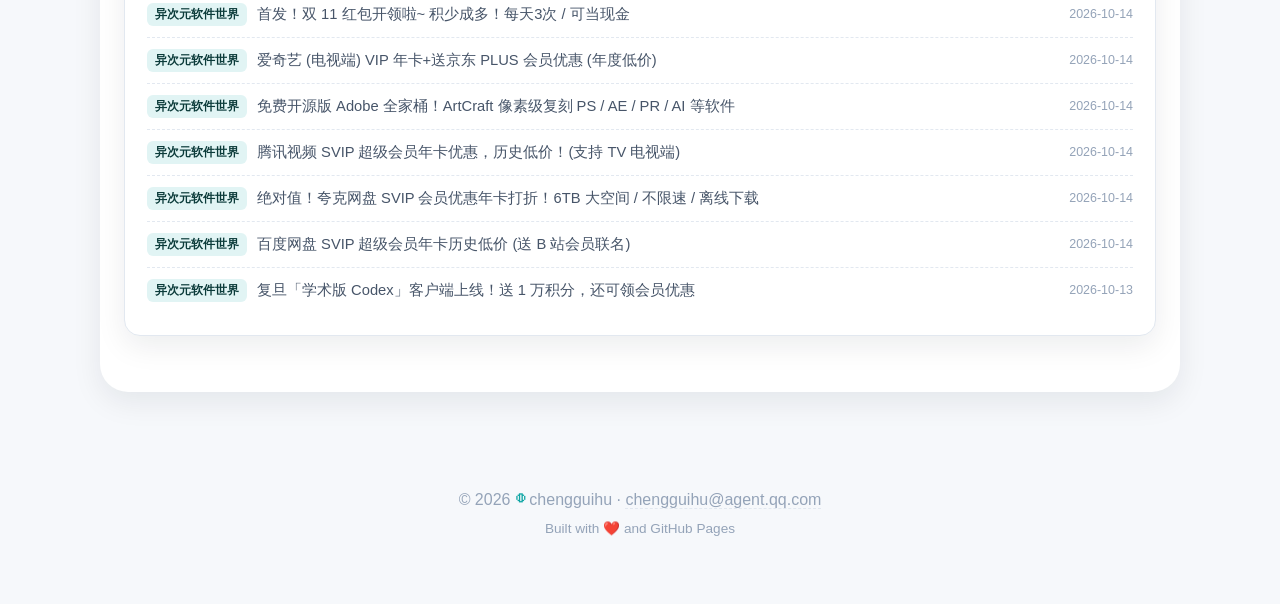
==== commit 0eee96ac: "首页新增RSS订阅板块；影音卡加TvBox/影视Fans；网页集卡片全部横排，元宝换豆包" ====
--- a/index.html
+++ b/index.html
@@ -5,7 +5,7 @@
   <meta name="viewport" content="width=device-width, initial-scale=1.0" />
   <title>chengguihu</title>
   <meta name="description" content="记录个人生活。" />
-  <link rel="stylesheet" href="css/style.css?v=20261024b" />
+  <link rel="stylesheet" href="css/style.css?v=20261024d" />
 </head>
 <body>
   <!-- 背景音乐 -->
@@ -79,8 +79,8 @@
         <h3>🤖 AI 助手</h3>
         <div class="webapp-list">
           <a class="webapp-chip" href="https://chatgpt.com" target="_blank" rel="noopener"><img class="webapp-icon" src="assets/icons/chatgpt.png" alt="" loading="lazy" />ChatGPT</a>
+          <a class="webapp-chip" href="https://www.doubao.com" target="_blank" rel="noopener"><img class="webapp-icon" src="assets/icons/doubao.png" alt="" loading="lazy" />豆包</a>
           <a class="webapp-chip" href="https://gemini.google.com" target="_blank" rel="noopener"><img class="webapp-icon" src="assets/icons/gemini.png" alt="" loading="lazy" />Gemini</a>
-          <a class="webapp-chip" href="https://yuanbao.tencent.com" target="_blank" rel="noopener"><img class="webapp-icon" src="assets/icons/yuanbao.png" alt="" loading="lazy" />元宝</a>
           <a class="webapp-chip" href="https://hub.cocoloop.cn/" target="_blank" rel="noopener"><img class="webapp-icon" src="assets/icons/cocoloop.png" alt="" loading="lazy" />Cocoloop Hub</a>
           <a class="webapp-chip" href="https://www.sophnet.com/model/list" target="_blank" rel="noopener"><img class="webapp-icon" src="assets/icons/sophnet.png" alt="" loading="lazy" />免登录国产大模型</a>
           <a class="webapp-chip" href="https://waytoagi.feishu.cn/wiki/QPe5w5g7UisbEkkow8XcDmOpn8e" target="_blank" rel="noopener"><img class="webapp-icon" src="assets/icons/waytoagi.png" alt="" loading="lazy" />通往AGI 之路</a>
--- a/css/style.css
+++ b/css/style.css
@@ -402,6 +402,7 @@
   box-shadow: var(--shadow); transition: border-color .2s;
 }
 .webapp-group:hover { border-color: var(--brand); }
+.webapp-group { grid-column: 1 / -1; }
 .webapp-group h3 { margin: 0 0 14px; font-size: 1.05rem; }
 .webapp-list { display: flex; flex-wrap: wrap; gap: 10px; }
 .webapp-chip {
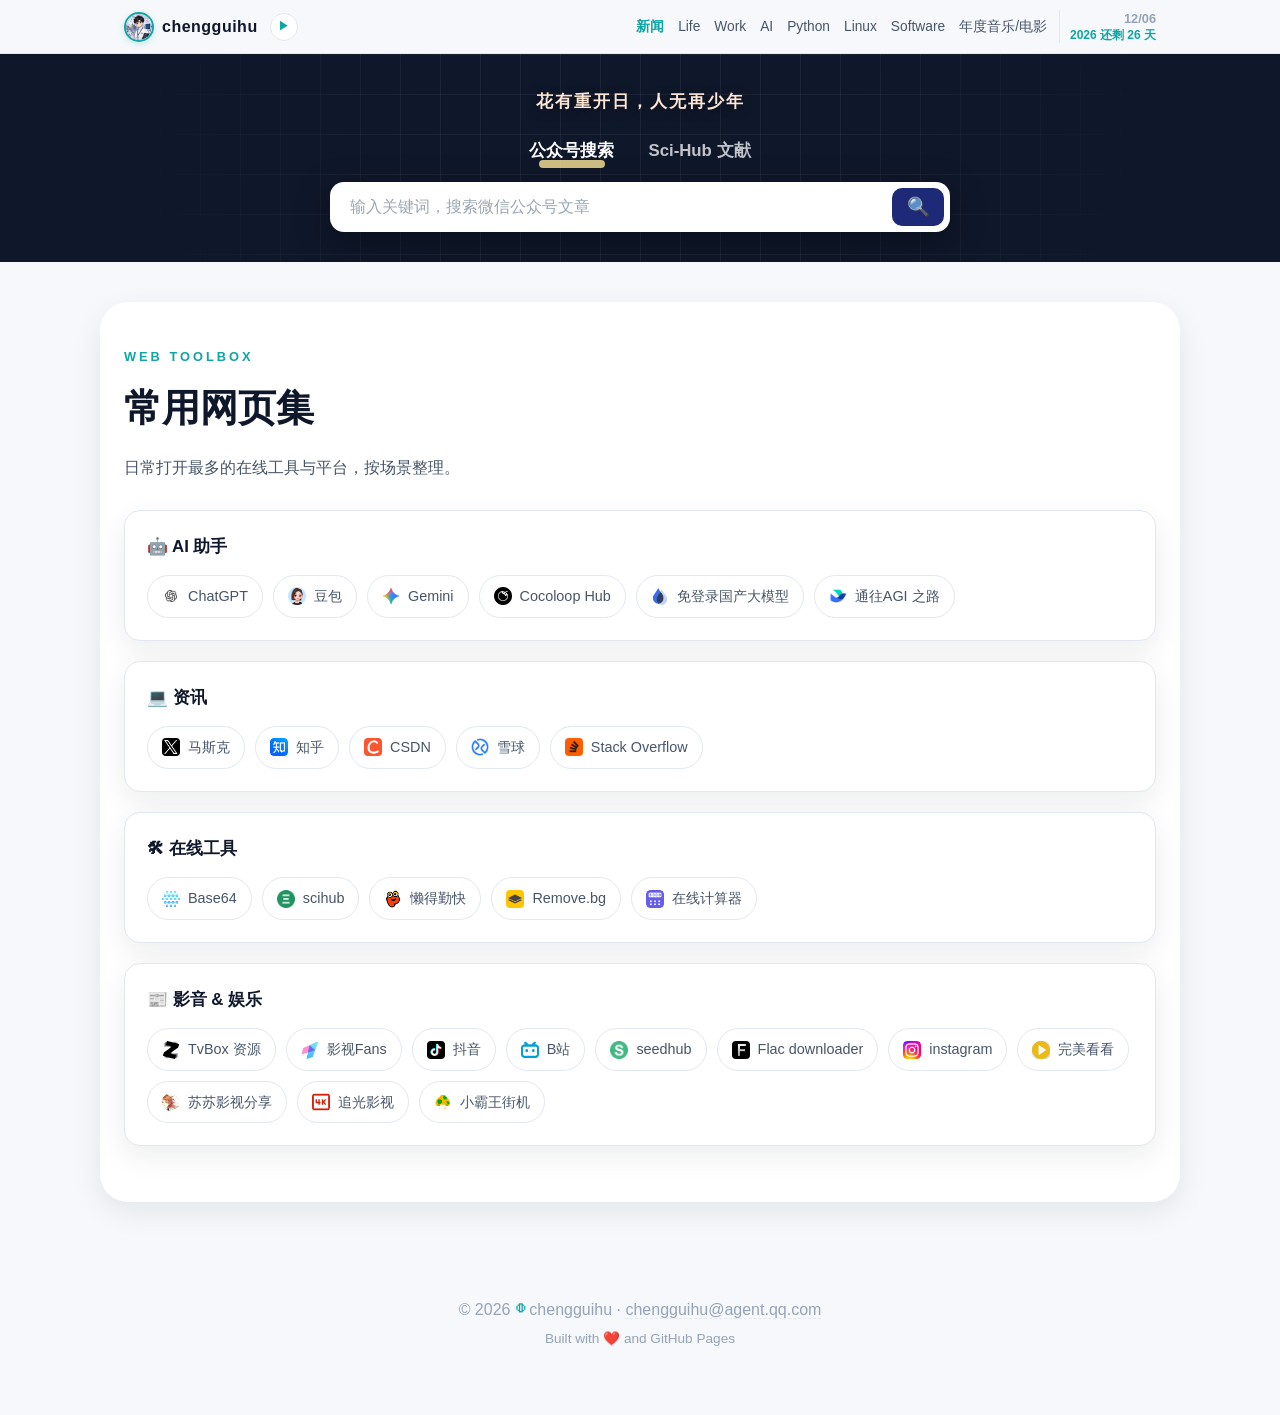
==== commit b6570645: "删除首页RSS订阅模块" ====
--- a/index.html
+++ b/index.html
@@ -123,15 +123,6 @@
         </div>
       </div>
     </div>
-
-    <!-- RSS 订阅文章 -->
-    <div class="rss-card">
-      <div class="rss-head">
-        <h3>📰 RSS 订阅</h3>
-        <span class="rss-updated" id="rssUpdated"></span>
-      </div>
-      <ul class="rss-list" id="rssList"></ul>
-    </div>
   </section>
 
   <!-- 页脚 -->
@@ -141,6 +132,5 @@
   </footer>
 
   <script src="js/main.js?v=20261007i"></script>
-  <script src="js/rss-feed.js?v=20261024a"></script>
 </body>
 </html>
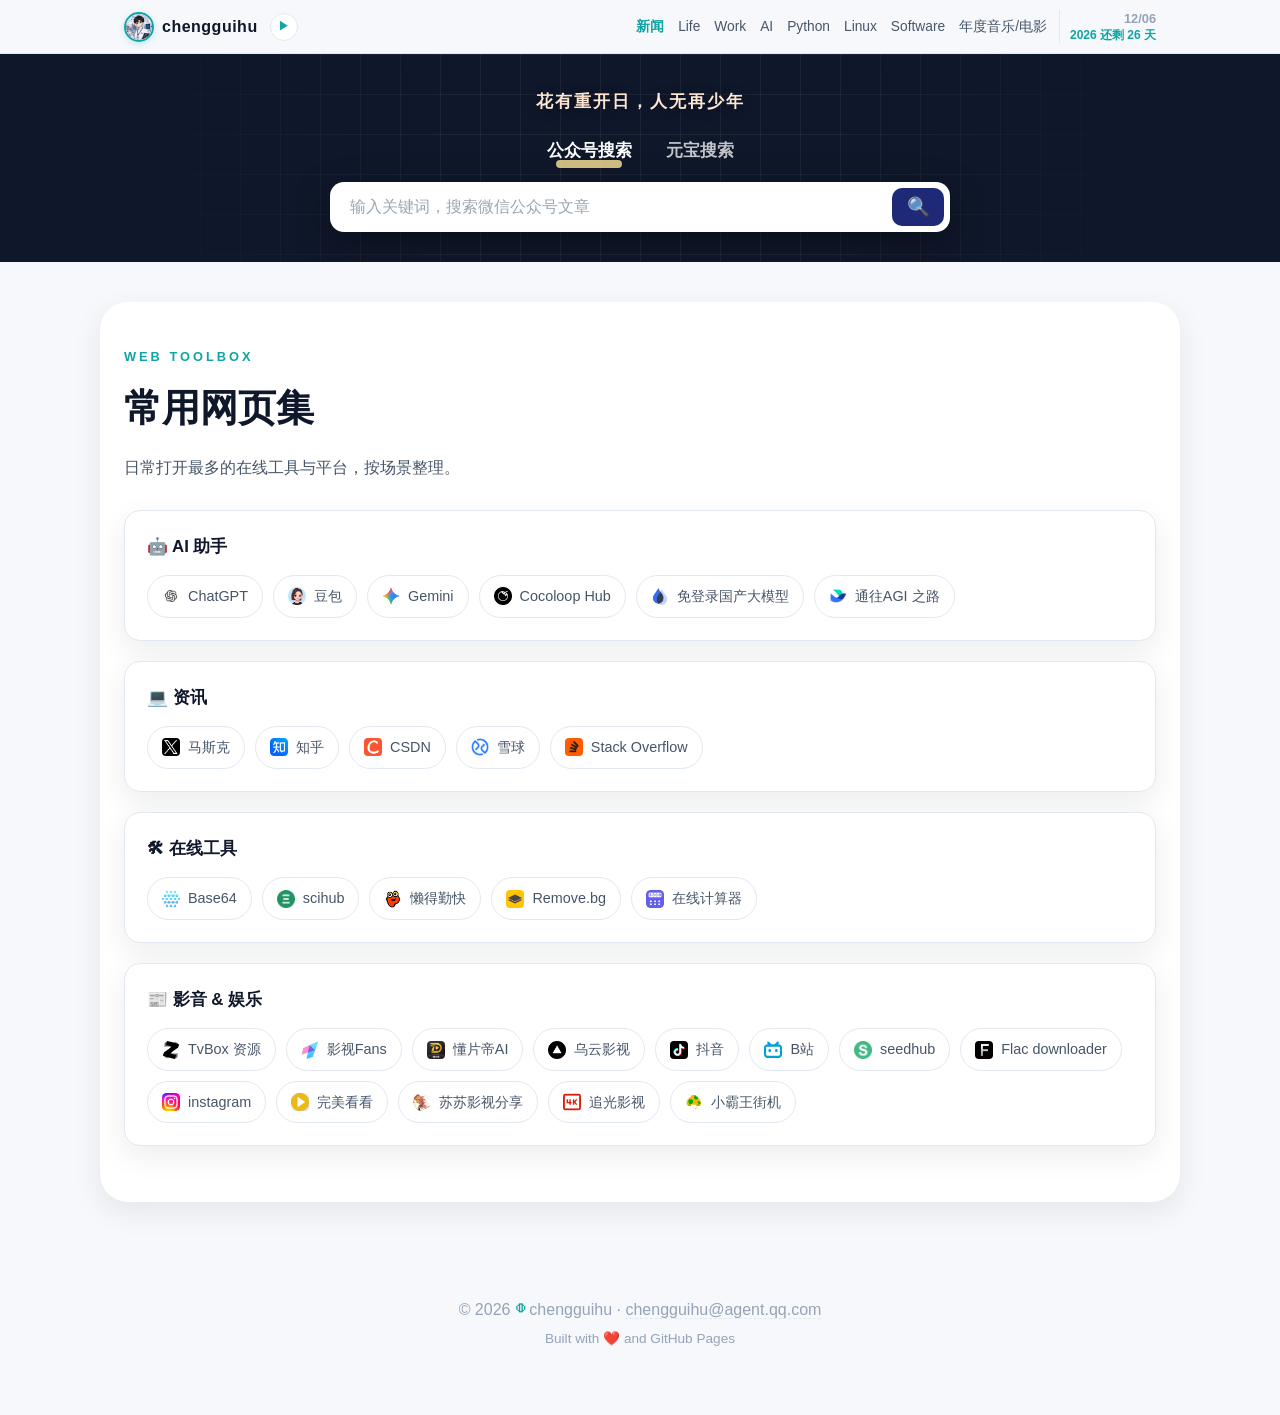
==== commit 156029a6: "hero搜索改为公众号+元宝双tab，移除Sci-Hub" ====
--- a/index.html
+++ b/index.html
@@ -55,7 +55,7 @@
       <div class="hero-search">
         <div class="search-tabs">
           <button class="search-tab active" data-mode="wechat" type="button">公众号搜索</button>
-          <button class="search-tab" data-mode="scihub" type="button">Sci-Hub 文献</button>
+          <button class="search-tab" data-mode="yuanbao" type="button">元宝搜索</button>
         </div>
         <form class="search-bar" id="heroSearch" role="search">
           <input class="search-input" id="searchInput" type="text" autocomplete="off"
@@ -111,6 +111,8 @@
         <div class="webapp-list">
           <a class="webapp-chip" href="https://zoo.ink/tvbox.html" target="_blank" rel="noopener"><img class="webapp-icon" src="assets/icons/zooink.png" alt="" loading="lazy" />TvBox 资源</a>
           <a class="webapp-chip" href="https://www.yfsp.tv/" target="_blank" rel="noopener"><img class="webapp-icon" src="assets/icons/yfsp.png" alt="" loading="lazy" />影视Fans</a>
+          <a class="webapp-chip" href="https://dongpian17.com/" target="_blank" rel="noopener"><img class="webapp-icon" src="assets/icons/dongpian.png" alt="" loading="lazy" />懂片帝AI</a>
+          <a class="webapp-chip" href="https://wooyun.tv/" target="_blank" rel="noopener"><img class="webapp-icon" src="assets/icons/wooyun.png" alt="" loading="lazy" />乌云影视</a>
           <a class="webapp-chip" href="https://www.douyin.com" target="_blank" rel="noopener"><img class="webapp-icon" src="assets/icons/douyin.png" alt="" loading="lazy" />抖音</a>
           <a class="webapp-chip" href="http://www.bilibili.com" target="_blank" rel="noopener"><img class="webapp-icon" src="assets/icons/bilibili.png" alt="" loading="lazy" />B站</a>
           <a class="webapp-chip" href="https://www.seedhub.cc" target="_blank" rel="noopener"><img class="webapp-icon" src="assets/icons/seedhub.png" alt="" loading="lazy" />seedhub</a>
@@ -131,6 +133,6 @@
     <p class="footer-sub">Built with ❤️ and GitHub Pages</p>
   </footer>
 
-  <script src="js/main.js?v=20261007i"></script>
+  <script src="js/main.js?v=20261114b"></script>
 </body>
 </html>
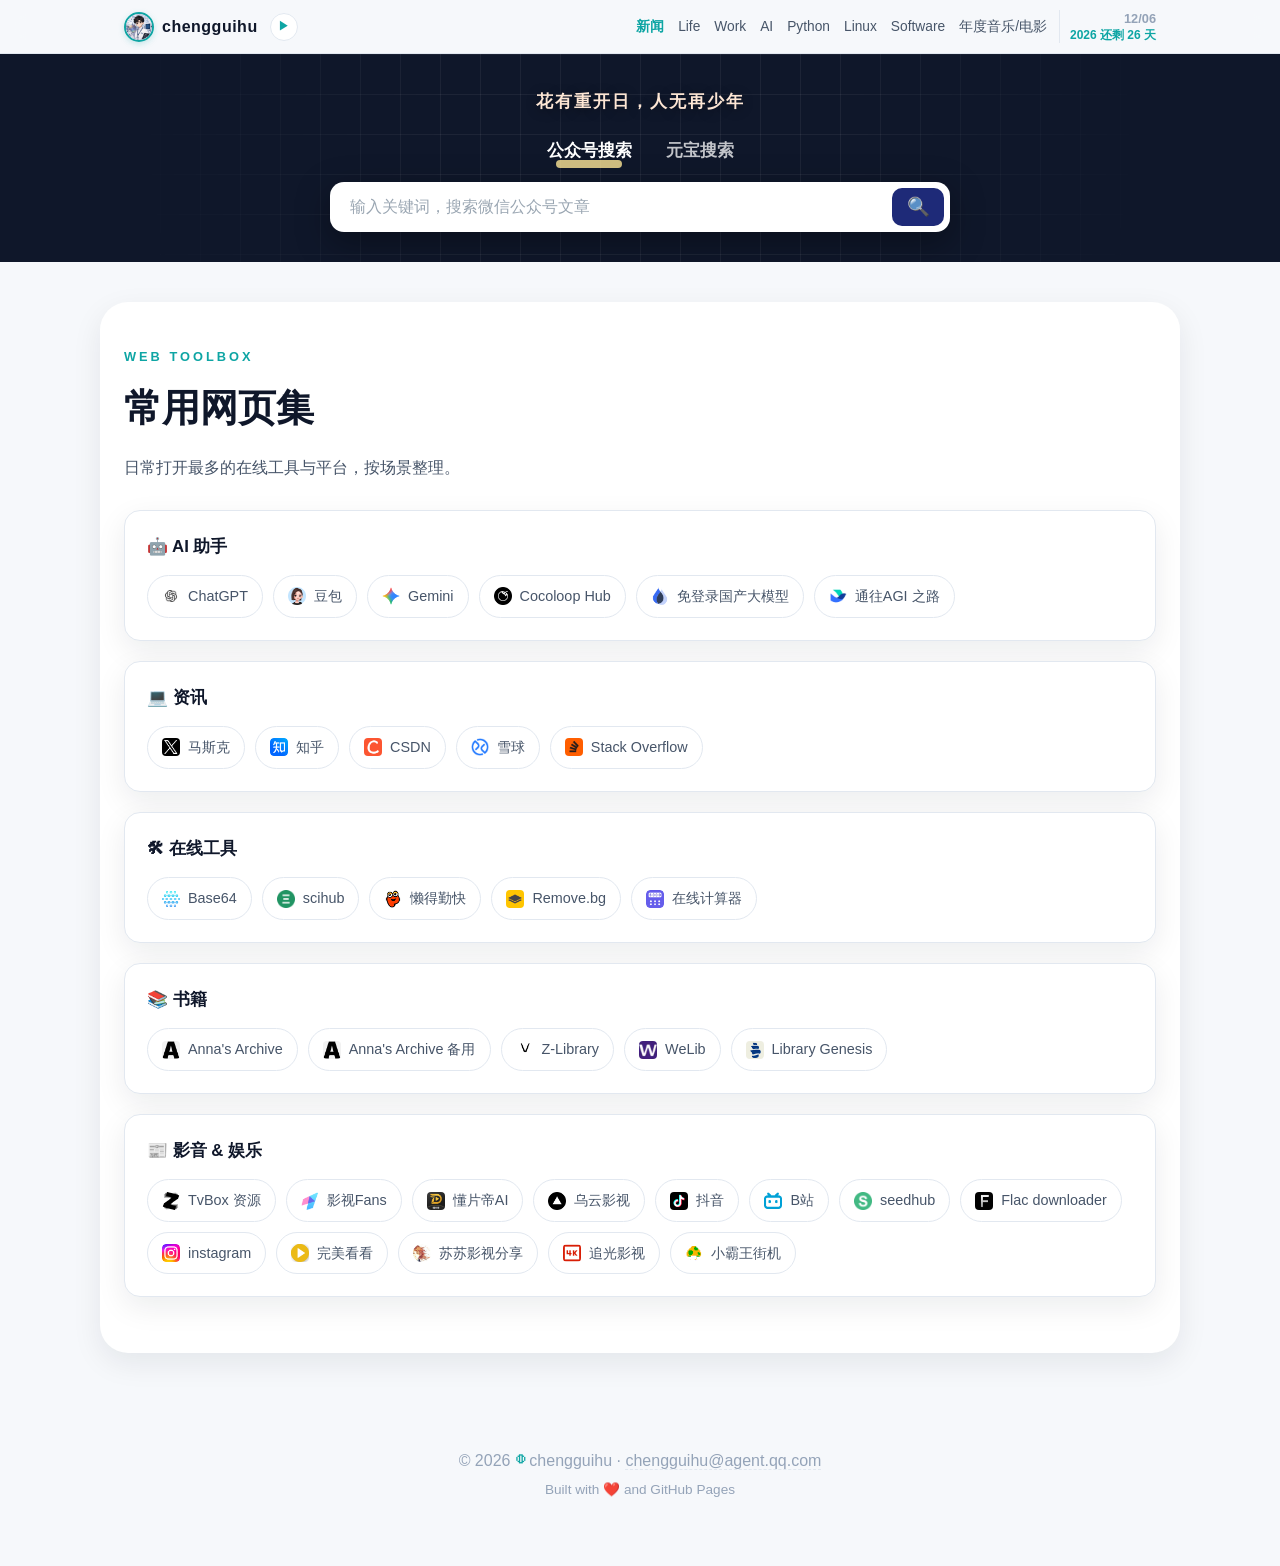
==== commit c6b93b8d: "hero搜索改公众号+元宝双tab；常用网页集新增书籍分类" ====
--- a/index.html
+++ b/index.html
@@ -106,6 +106,16 @@
           <a class="webapp-chip" href="https://jsq3000.com" target="_blank" rel="noopener"><img class="webapp-icon" src="assets/icons/jsq3000.png" alt="" loading="lazy" />在线计算器</a>
         </div>
       </div>
+      <div class="webapp-group" id="webapps-books">
+        <h3>📚 书籍</h3>
+        <div class="webapp-list">
+          <a class="webapp-chip" href="https://zh.annas-archive.gd/" target="_blank" rel="noopener" title="备用镜像：zh.annas-archive.pk"><img class="webapp-icon" src="assets/icons/annas.png" alt="" loading="lazy" />Anna's Archive</a>
+          <a class="webapp-chip" href="https://zh.annas-archive.pk/" target="_blank" rel="noopener"><img class="webapp-icon" src="assets/icons/annas.png" alt="" loading="lazy" />Anna's Archive 备用</a>
+          <a class="webapp-chip" href="https://z-lib.io/" target="_blank" rel="noopener"><img class="webapp-icon" src="assets/icons/zlib.png" alt="" loading="lazy" />Z-Library</a>
+          <a class="webapp-chip" href="https://welib.org/" target="_blank" rel="noopener"><img class="webapp-icon" src="assets/icons/welib.png" alt="" loading="lazy" />WeLib</a>
+          <a class="webapp-chip" href="https://libgen.li/" target="_blank" rel="noopener"><img class="webapp-icon" src="assets/icons/libgen.png" alt="" loading="lazy" />Library Genesis</a>
+        </div>
+      </div>
       <div class="webapp-group" id="webapps-media">
         <h3>📰 影音 &amp; 娱乐</h3>
         <div class="webapp-list">
